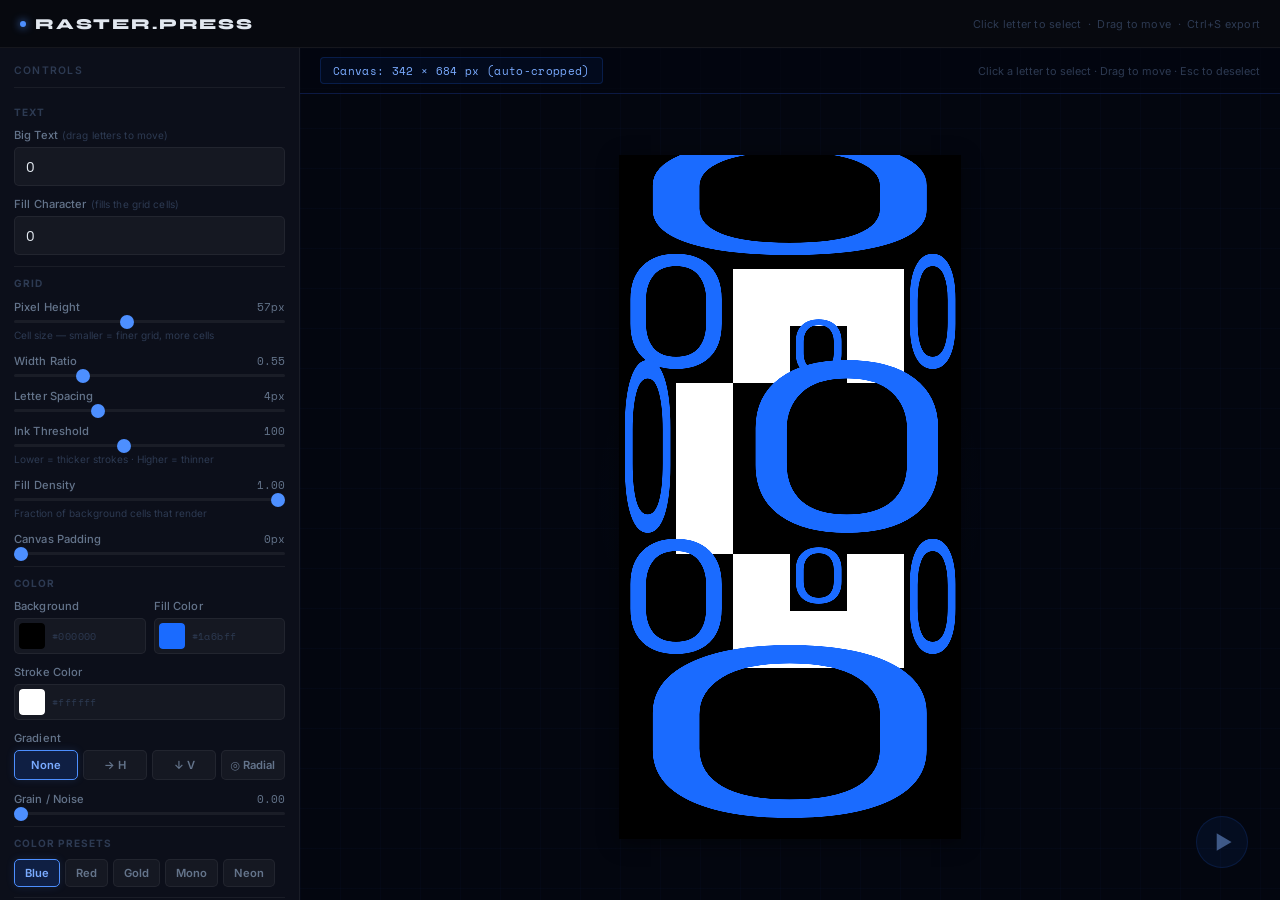
==== index.html @ f3366dc1 "Initial release — RASTER.PRESS pixel typography playground" ====
<!DOCTYPE html>
<html lang="en">
<head>
  <meta charset="UTF-8">
  <meta name="viewport" content="width=device-width, initial-scale=1.0">
  <title>RASTER.PRESS</title>
  <meta name="description" content="RASTER.PRESS Pixel Typography Creative Playground — per-letter rotation, scale, skew, gradient, grain, animation and more.">

  <link rel="preconnect" href="https://fonts.googleapis.com">
  <link rel="preconnect" href="https://fonts.gstatic.com" crossorigin>
  <link href="https://fonts.googleapis.com/css2?family=Space+Mono:ital,wght@0,400;0,700;1,400&family=Syne:wght@400;700;800&family=Inter:wght@300;400;500;600&display=swap" rel="stylesheet">
  <link rel="stylesheet" href="style.css">
</head>
<body>

  <!-- ── Top Navigation Bar ───────────────────────── -->
  <nav class="topbar" role="banner">
    <div class="brand">
      <span class="brand-dot"></span>
      <span class="brand-name">RASTER.PRESS</span>
    </div>
    <span class="topbar-hint">Click letter to select &nbsp;&middot;&nbsp; Drag to move &nbsp;&middot;&nbsp; Ctrl+S export</span>
  </nav>

  <!-- ── Main Application Layout ──────────────────── -->
  <main class="main-layout" role="main">

    <!-- Left Control Panel -->
    <aside class="control-panel" role="complementary" aria-label="Controls">
      <div class="panel-title">Controls</div>

      <!-- ── Per-Letter Panel (hidden by default) ── -->
      <div id="per-letter-panel" class="per-letter-panel" style="display:none;">
        <div class="selected-badge">
          <span class="badge-dot-sm"></span>
          <span id="selected-badge-text">Letter selected</span>
        </div>
        <div class="per-letter-inner">
          <div class="pl-header">✦ Per-Letter Overrides</div>

          <div class="control-group">
            <label class="control-label" for="pl-rotation">
              Rotation
              <span class="value-badge" id="pl-rotation-val">0°</span>
            </label>
            <input type="range" id="pl-rotation" class="slider" min="-180" max="180" value="0" step="1">
          </div>

          <div class="control-group">
            <label class="control-label" for="pl-scale">
              Scale
              <span class="value-badge" id="pl-scale-val">1×</span>
            </label>
            <input type="range" id="pl-scale" class="slider" min="0.25" max="3" value="1" step="0.05">
          </div>

          <div class="control-group">
            <label class="control-label" for="pl-skew">
              Skew (Italic)
              <span class="value-badge" id="pl-skew-val">0°</span>
            </label>
            <input type="range" id="pl-skew" class="slider" min="-45" max="45" value="0" step="1">
          </div>

          <div class="control-group">
            <label class="control-label" for="pl-color">Fill Color Override</label>
            <div class="color-swatch-wrap">
              <input type="color" id="pl-color" class="color-input" value="#1a6bff">
              <span class="color-hex" id="pl-color-hex">#1a6bff</span>
            </div>
          </div>

          <div class="control-group">
            <label class="control-label" for="pl-fill-char">Fill Character Override</label>
            <input type="text" id="pl-fill-char" class="text-input" value="O" maxlength="2"
                   placeholder="Single char" autocomplete="off" spellcheck="false">
          </div>

          <div class="pl-actions">
            <button class="btn-pl-reset" id="reset-letter-btn">↺ Reset Letter</button>
            <button class="btn-pl-deselect" id="deselect-btn">⤢ Deselect</button>
          </div>
        </div>

        <!-- Global controls accordion header -->
        <div class="accordion-header" id="global-accordion-header">
          <span>Global Controls</span>
          <span class="accordion-arrow">▾</span>
        </div>
      </div>

      <!-- ── Global Controls (collapsible accordion) ── -->
      <div id="global-controls-accordion">

        <!-- Text Section -->
        <div class="section-block">
          <div class="section-label">Text</div>

          <div class="control-group">
            <label class="control-label" for="big-text">
              Big Text
              <span class="hint-inline">(drag letters to move)</span>
            </label>
            <input type="text" id="big-text" class="text-input" value="O" maxlength="10"
                   placeholder="Type letters..." autocomplete="off" spellcheck="false">
          </div>

          <div class="control-group">
            <label class="control-label" for="small-text">
              Fill Character
              <span class="hint-inline">(fills the grid cells)</span>
            </label>
            <input type="text" id="small-text" class="text-input" value="O"
                   placeholder="Fill char" autocomplete="off" spellcheck="false">
          </div>
        </div>

        <div class="panel-divider"></div>

        <!-- Grid Section -->
        <div class="section-block">
          <div class="section-label">Grid</div>

          <div class="control-group">
            <label class="control-label" for="pixel-height">
              Pixel Height
              <span class="value-badge" id="pixel-height-val">57px</span>
            </label>
            <input type="range" id="pixel-height" class="slider" min="20" max="110" value="57" step="1">
            <p class="hint">Cell size — smaller = finer grid, more cells</p>
          </div>

          <div class="control-group">
            <label class="control-label" for="width-ratio">
              Width Ratio
              <span class="value-badge" id="width-ratio-val">0.55</span>
            </label>
            <input type="range" id="width-ratio" class="slider" min="0.25" max="1.5" value="0.55" step="0.01">
          </div>

          <div class="control-group">
            <label class="control-label" for="letter-spacing">
              Letter Spacing
              <span class="value-badge" id="letter-spacing-val">4px</span>
            </label>
            <input type="range" id="letter-spacing" class="slider" min="-20" max="60" value="4" step="1">
          </div>

          <div class="control-group">
            <label class="control-label" for="ink-threshold">
              Ink Threshold
              <span class="value-badge" id="ink-threshold-val">100</span>
            </label>
            <input type="range" id="ink-threshold" class="slider" min="20" max="220" value="100" step="1">
            <p class="hint">Lower = thicker strokes · Higher = thinner</p>
          </div>

          <div class="control-group">
            <label class="control-label" for="fill-density">
              Fill Density
              <span class="value-badge" id="fill-density-val">1.00</span>
            </label>
            <input type="range" id="fill-density" class="slider" min="0.05" max="1" value="1" step="0.01">
            <p class="hint">Fraction of background cells that render</p>
          </div>

          <div class="control-group">
            <label class="control-label" for="canvas-padding">
              Canvas Padding
              <span class="value-badge" id="canvas-padding-val">0px</span>
            </label>
            <input type="range" id="canvas-padding" class="slider" min="0" max="80" value="0" step="2">
          </div>
        </div>

        <div class="panel-divider"></div>

        <!-- Color Section -->
        <div class="section-block">
          <div class="section-label">Color</div>

          <div class="color-row">
            <div class="color-group">
              <label class="control-label" for="bg-color">Background</label>
              <div class="color-swatch-wrap">
                <input type="color" id="bg-color" class="color-input" value="#000000">
                <span class="color-hex" id="bg-color-hex">#000000</span>
              </div>
            </div>
            <div class="color-group">
              <label class="control-label" for="char-color">Fill Color</label>
              <div class="color-swatch-wrap">
                <input type="color" id="char-color" class="color-input" value="#1a6bff">
                <span class="color-hex" id="char-color-hex">#1a6bff</span>
              </div>
            </div>
          </div>

          <div class="control-group">
            <label class="control-label" for="hollow-color">Stroke Color</label>
            <div class="color-swatch-wrap">
              <input type="color" id="hollow-color" class="color-input" value="#ffffff">
              <span class="color-hex" id="hollow-color-hex">#ffffff</span>
            </div>
          </div>

          <!-- Gradient -->
          <div class="control-group">
            <label class="control-label">Gradient</label>
            <div class="grad-pills">
              <button class="grad-pill active" data-grad="none">None</button>
              <button class="grad-pill" data-grad="linear-h">→ H</button>
              <button class="grad-pill" data-grad="linear-v">↓ V</button>
              <button class="grad-pill" data-grad="radial">◎ Radial</button>
            </div>
          </div>

          <div id="gradient-colors" class="color-row" style="display:none;">
            <div class="color-group">
              <label class="control-label" for="gradient-a">From</label>
              <div class="color-swatch-wrap">
                <input type="color" id="gradient-a" class="color-input" value="#1a6bff">
                <span class="color-hex" id="gradient-a-hex">#1a6bff</span>
              </div>
            </div>
            <div class="color-group">
              <label class="control-label" for="gradient-b">To</label>
              <div class="color-swatch-wrap">
                <input type="color" id="gradient-b" class="color-input" value="#a371f7">
                <span class="color-hex" id="gradient-b-hex">#a371f7</span>
              </div>
            </div>
          </div>

          <!-- Grain -->
          <div class="control-group">
            <label class="control-label" for="grain-amount">
              Grain / Noise
              <span class="value-badge" id="grain-amount-val">0.00</span>
            </label>
            <input type="range" id="grain-amount" class="slider" min="0" max="1" value="0" step="0.01">
          </div>
        </div>

        <div class="panel-divider"></div>

        <!-- Presets Section -->
        <div class="section-block">
          <div class="section-label">Color Presets</div>
          <div class="preset-pills">
            <button class="preset-pill active" data-preset="Blue / Black">Blue</button>
            <button class="preset-pill" data-preset="Red / White">Red</button>
            <button class="preset-pill" data-preset="Gold / Black">Gold</button>
            <button class="preset-pill" data-preset="Mono">Mono</button>
            <button class="preset-pill" data-preset="Neon">Neon</button>
          </div>
        </div>

        <div class="panel-divider"></div>

        <!-- Layout Section -->
        <div class="section-block">
          <div class="section-label">Layout</div>

          <div class="control-group">
            <label class="control-label">Layout Mode</label>
            <div class="layout-toggle" role="group" aria-label="Layout mode">
              <button class="toggle-btn active" data-layout="horizontal" id="layout-h">Horizontal</button>
              <button class="toggle-btn" data-layout="vertical" id="layout-v">Vertical</button>
              <button class="toggle-btn" data-layout="grid" id="layout-g">Grid</button>
            </div>
          </div>

          <div class="control-group">
            <label class="control-label">Letter Alignment</label>
            <div class="align-toggle" role="group" aria-label="Letter alignment">
              <button class="toggle-btn" data-align="top">Top</button>
              <button class="toggle-btn" data-align="center">Center</button>
              <button class="toggle-btn active" data-align="bottom">Bottom</button>
            </div>
          </div>

          <div class="control-group overlap-row">
            <label class="control-label" for="allow-overlap">Allow Overlap</label>
            <label class="switch">
              <input type="checkbox" id="allow-overlap">
              <span class="switch-track"></span>
            </label>
          </div>
        </div>

        <div class="panel-divider"></div>

        <!-- Font Section -->
        <div class="section-block">
          <div class="section-label">Font</div>

          <div class="control-group">
            <label class="control-label" for="font-weight">Fill Weight</label>
            <select id="font-weight" class="select-input">
              <option value="100">100 — Thin</option>
              <option value="200">200 — ExtraLight</option>
              <option value="300">300 — Light</option>
              <option value="400" selected>400 — Regular</option>
              <option value="500">500 — Medium</option>
              <option value="600">600 — SemiBold</option>
              <option value="700">700 — Bold</option>
              <option value="800">800 — ExtraBold</option>
              <option value="900">900 — Black</option>
            </select>
          </div>

          <div class="control-group">
            <label class="control-label" for="font-family">Font Family</label>
            <select id="font-family" class="select-input">
              <option value="Space Mono">Space Mono (monospace)</option>
              <option value="Syne">Syne (artistic)</option>
              <option value="Inter">Inter (humanist)</option>
              <option value="Arial">Arial (sans-serif)</option>
              <option value="Georgia">Georgia (serif)</option>
              <option value="Impact">Impact (display)</option>
              <option value="monospace">Monospace (system)</option>
            </select>
          </div>
        </div>

        <div class="panel-divider"></div>

        <!-- Animation Section -->
        <div class="section-block">
          <div class="section-label">Animation</div>

          <div class="control-group">
            <label class="control-label">Mode</label>
            <div class="anim-toggle" role="group" aria-label="Animation mode">
              <button class="toggle-btn active" data-anim="none">Off</button>
              <button class="toggle-btn" data-anim="color-cycle">Colors</button>
              <button class="toggle-btn" data-anim="grain-shift">Grain</button>
              <button class="toggle-btn" data-anim="both">Both</button>
            </div>
          </div>

          <div id="anim-speed-wrap" style="display:none;">
            <div class="control-group">
              <label class="control-label" for="anim-speed">
                Speed
                <span class="value-badge" id="anim-speed-val">1.00×</span>
              </label>
              <input type="range" id="anim-speed" class="slider" min="0.1" max="4" value="1" step="0.1">
            </div>
          </div>

          <button class="btn btn-snapshot" id="snapshot-btn" style="display:none;">
            <svg class="btn-icon" viewBox="0 0 20 20" fill="currentColor" aria-hidden="true">
              <path d="M10 12a2 2 0 100-4 2 2 0 000 4z"/>
              <path fill-rule="evenodd" d="M.458 10C1.732 5.943 5.522 3 10 3s8.268 2.943 9.542 7c-1.274 4.057-5.064 7-9.542 7S1.732 14.057.458 10zM14 10a4 4 0 11-8 0 4 4 0 018 0z" clip-rule="evenodd"/>
            </svg>
            📷 Snapshot PNG
          </button>
        </div>

      </div><!-- end global-controls-accordion -->

      <!-- Panel spacer -->
      <div class="panel-spacer"></div>

      <!-- Action Buttons -->
      <button class="btn btn-primary" id="download-btn">
        <svg class="btn-icon" viewBox="0 0 20 20" fill="currentColor" aria-hidden="true">
          <path d="M10 12.586L6.707 9.293a1 1 0 00-1.414 1.414l4 4a1 1 0 001.414 0l4-4a1 1 0 00-1.414-1.414L11 12.586V3a1 1 0 10-2 0v9.586z"/>
          <path d="M3 17a1 1 0 011-1h12a1 1 0 110 2H4a1 1 0 01-1-1z"/>
        </svg>
        Download PNG
      </button>
      <button class="btn btn-secondary" id="reset-btn">
        Reset to Default
      </button>
    </aside>

    <!-- Canvas Workspace -->
    <section class="canvas-workspace" role="region" aria-label="Canvas preview">
      <div class="canvas-header">
        <span class="canvas-label" id="canvas-label">
          Canvas: — × — px (auto-cropped)
        </span>
        <span class="canvas-hint">Click a letter to select · Drag to move · Esc to deselect</span>
      </div>

      <div class="canvas-container" id="canvas-container">
        <div class="canvas-grid-bg"></div>
        <canvas id="poster-canvas" aria-label="Poster preview canvas"></canvas>
      </div>

      <div class="play-hint" id="play-hint" aria-hidden="true">
        <div class="play-icon">▶</div>
      </div>
    </section>

  </main>

  <!-- Toast notification -->
  <div class="toast" id="toast" role="alert" aria-live="polite"></div>

  <script src="app.js"></script>
</body>
</html>
---- style.css ----
/* ═══════════════════════════════════════════════════════════════════════
   RASTER.PRESS — Pixel Typography Creative Playground
   Style Sheet
   ═══════════════════════════════════════════════════════════════════════ */

*, *::before, *::after {
  box-sizing: border-box;
  margin: 0;
  padding: 0;
}

/* ── Design Tokens ──────────────────────────────────────────────────── */
:root {
  /* Colors */
  --bg-deep:         #07090f;
  --bg-panel:        #0c0f1a;
  --border-subtle:   rgba(255, 255, 255, 0.06);
  --border-active:   rgba(99, 155, 255, 0.5);
  --accent:          #4d8fff;
  --accent-light:    #7aabff;
  --accent-glow:     rgba(77, 143, 255, 0.35);
  --accent-glow-sm:  rgba(77, 143, 255, 0.14);
  --text-primary:    #e2e8f0;
  --text-secondary:  #64748b;
  --text-hint:       #2d3a52;
  --input-bg:        rgba(255, 255, 255, 0.04);
  --slider-bg:       rgba(77, 143, 255, 0.15);

  /* Spacing & Shape */
  --panel-width:     300px;
  --topbar-height:   48px;
  --radius-sm:       5px;
  --radius-md:       8px;
  --radius-lg:       12px;

  /* Typography */
  --font-ui:         'Inter', system-ui, sans-serif;
  --font-brand:      'Syne', sans-serif;
  --font-mono:       'Space Mono', monospace;

  /* Motion */
  --ease:   cubic-bezier(0.4, 0, 0.2, 1);
  --dur-sm: 120ms;
  --dur-md: 200ms;
}

/* ── Base ────────────────────────────────────────────────────────────── */
html, body {
  height: 100%;
  overflow: hidden;
}

body {
  font-family: var(--font-ui);
  background: var(--bg-deep);
  color: var(--text-primary);
  display: flex;
  flex-direction: column;
  -webkit-font-smoothing: antialiased;
  -moz-osx-font-smoothing: grayscale;
}

/* ── Topbar ──────────────────────────────────────────────────────────── */
.topbar {
  height: var(--topbar-height);
  flex-shrink: 0;
  display: flex;
  align-items: center;
  justify-content: space-between;
  padding: 0 20px;
  background: var(--bg-deep);
  border-bottom: 1px solid var(--border-subtle);
  z-index: 200;
}

.brand {
  display: flex;
  align-items: center;
  gap: 9px;
}

.brand-dot {
  width: 6px;
  height: 6px;
  border-radius: 50%;
  background: var(--accent);
  box-shadow: 0 0 8px var(--accent);
  animation: pulse-dot 2.5s ease-in-out infinite;
  flex-shrink: 0;
}

@keyframes pulse-dot {
  0%, 100% { opacity: 1;   box-shadow: 0 0 8px var(--accent); }
  50%       { opacity: 0.5; box-shadow: 0 0 4px var(--accent); }
}

.brand-name {
  font-family: var(--font-brand);
  font-weight: 800;
  font-size: 0.95rem;
  color: var(--text-primary);
  letter-spacing: 0.12em;
}

.topbar-hint {
  font-size: 0.68rem;
  color: var(--text-hint);
  letter-spacing: 0.02em;
}

/* ── Main Layout ─────────────────────────────────────────────────────── */
.main-layout {
  display: flex;
  flex: 1;
  overflow: hidden;
}

/* ── Control Panel ───────────────────────────────────────────────────── */
.control-panel {
  width: var(--panel-width);
  flex-shrink: 0;
  background: var(--bg-panel);
  border-right: 1px solid var(--border-subtle);
  display: flex;
  flex-direction: column;
  padding: 16px 14px 14px;
  overflow-y: auto;
  overflow-x: hidden;
  gap: 0;
}

/* Thin scrollbar */
.control-panel::-webkit-scrollbar        { width: 3px; }
.control-panel::-webkit-scrollbar-track  { background: transparent; }
.control-panel::-webkit-scrollbar-thumb  { background: rgba(255,255,255,0.08); border-radius: 2px; }

/* ── Panel Elements ──────────────────────────────────────────────────── */
.panel-title {
  font-size: 0.65rem;
  font-weight: 600;
  color: var(--text-hint);
  letter-spacing: 0.12em;
  text-transform: uppercase;
  margin-bottom: 14px;
  padding-bottom: 10px;
  border-bottom: 1px solid var(--border-subtle);
}

.panel-divider {
  height: 1px;
  background: var(--border-subtle);
  margin: 10px 0;
}

.panel-spacer { flex: 1; min-height: 12px; }

/* ── Control Groups ──────────────────────────────────────────────────── */
.control-group {
  display: flex;
  flex-direction: column;
  gap: 5px;
  margin-bottom: 11px;
}

.control-label {
  font-size: 0.7rem;
  font-weight: 500;
  color: var(--text-secondary);
  letter-spacing: 0.01em;
  display: flex;
  align-items: center;
  flex-wrap: wrap;
  gap: 4px;
}

.hint-inline {
  font-size: 0.63rem;
  color: var(--text-hint);
  font-weight: 400;
}

.hint {
  font-size: 0.63rem;
  color: var(--text-hint);
  line-height: 1.4;
}

.value-badge {
  display: inline-block;
  background: transparent;
  color: var(--text-secondary);
  font-family: var(--font-mono);
  font-size: 0.67rem;
  margin-left: auto;
  white-space: nowrap;
}

/* ── Text Input ──────────────────────────────────────────────────────── */
.text-input {
  width: 100%;
  padding: 8px 11px;
  background: var(--input-bg);
  border: 1px solid var(--border-subtle);
  border-radius: var(--radius-sm);
  color: var(--text-primary);
  font-family: var(--font-mono);
  font-size: 0.88rem;
  font-weight: 400;
  letter-spacing: 0.1em;
  outline: none;
  transition: border-color var(--dur-sm) var(--ease);
}

.text-input:focus {
  border-color: rgba(77, 143, 255, 0.4);
}

.text-input::placeholder { color: var(--text-hint); }

/* ── Slider ──────────────────────────────────────────────────────────── */
.slider {
  -webkit-appearance: none;
  appearance: none;
  width: 100%;
  height: 3px;
  background: var(--border-subtle);
  border-radius: 2px;
  outline: none;
  cursor: pointer;
  transition: background var(--dur-sm) var(--ease);
}

.slider:hover { background: rgba(77, 143, 255, 0.25); }

.slider::-webkit-slider-thumb {
  -webkit-appearance: none;
  width: 14px;
  height: 14px;
  border-radius: 50%;
  background: var(--accent);
  cursor: pointer;
  transition: transform var(--dur-sm) var(--ease);
}

.slider::-webkit-slider-thumb:hover {
  transform: scale(1.3);
}

.slider::-moz-range-thumb {
  width: 14px;
  height: 14px;
  border: none;
  border-radius: 50%;
  background: var(--accent);
  cursor: pointer;
}

/* ── Color Controls ──────────────────────────────────────────────────── */
.color-row {
  display: flex;
  gap: 8px;
  margin-bottom: 11px;
}

.color-group {
  flex: 1;
  display: flex;
  flex-direction: column;
  gap: 5px;
}

.color-swatch-wrap {
  display: flex;
  align-items: center;
  gap: 7px;
  background: var(--input-bg);
  border: 1px solid var(--border-subtle);
  border-radius: var(--radius-sm);
  padding: 4px 8px 4px 4px;
  cursor: pointer;
  transition: border-color var(--dur-sm) var(--ease);
}

.color-swatch-wrap:hover { border-color: rgba(77, 143, 255, 0.3); }

.color-input {
  -webkit-appearance: none;
  width: 26px;
  height: 26px;
  border: none;
  padding: 0;
  border-radius: 4px;
  cursor: pointer;
  background: transparent;
  flex-shrink: 0;
}

.color-input::-webkit-color-swatch-wrapper { padding: 0; border-radius: 3px; }
.color-input::-webkit-color-swatch         { border: none; border-radius: 3px; }

.color-hex {
  font-family: var(--font-mono);
  font-size: 0.63rem;
  color: var(--text-hint);
  letter-spacing: 0.04em;
  user-select: none;
}

/* ── Select Input ────────────────────────────────────────────────────── */
.select-input {
  width: 100%;
  padding: 7px 30px 7px 10px;
  background: var(--input-bg);
  border: 1px solid var(--border-subtle);
  border-radius: var(--radius-sm);
  color: var(--text-primary);
  font-family: var(--font-ui);
  font-size: 0.75rem;
  outline: none;
  cursor: pointer;
  appearance: none;
  -webkit-appearance: none;
  background-image: url("data:image/svg+xml,%3Csvg xmlns='http://www.w3.org/2000/svg' width='10' height='6' fill='none'%3E%3Cpath d='M1 1l4 4 4-4' stroke='%2340506a' stroke-width='1.5' stroke-linecap='round' stroke-linejoin='round'/%3E%3C/svg%3E");
  background-repeat: no-repeat;
  background-position: right 10px center;
  transition: border-color var(--dur-sm) var(--ease);
}

.select-input:focus { border-color: rgba(77, 143, 255, 0.4); }
.select-input option { background: #0d1120; color: var(--text-primary); }

/* ── Layout Toggle ───────────────────────────────────────────────────── */
.layout-toggle { display: flex; gap: 4px; }

.toggle-btn {
  flex: 1;
  padding: 7px 0;
  background: transparent;
  border: 1px solid var(--border-subtle);
  border-radius: var(--radius-sm);
  color: var(--text-hint);
  font-family: var(--font-ui);
  font-size: 0.7rem;
  font-weight: 500;
  cursor: pointer;
  transition: border-color var(--dur-sm) var(--ease),
              color var(--dur-sm) var(--ease),
              background var(--dur-sm) var(--ease);
}

.toggle-btn:hover:not(.active) {
  border-color: rgba(77, 143, 255, 0.3);
  color: var(--text-secondary);
}

.toggle-btn.active {
  background: rgba(77, 143, 255, 0.1);
  border-color: rgba(77, 143, 255, 0.4);
  color: var(--accent-light);
}

/* ── Buttons ─────────────────────────────────────────────────────────── */
.btn {
  width: 100%;
  display: flex;
  align-items: center;
  justify-content: center;
  gap: 7px;
  padding: 10px 14px;
  border: none;
  border-radius: var(--radius-sm);
  font-family: var(--font-ui);
  font-size: 0.78rem;
  font-weight: 600;
  letter-spacing: 0.01em;
  cursor: pointer;
  transition: opacity var(--dur-sm) var(--ease),
              transform var(--dur-sm) var(--ease);
  margin-bottom: 6px;
}

.btn:active { transform: translateY(1px) !important; }

.btn-icon { width: 14px; height: 14px; flex-shrink: 0; }

.btn-primary {
  background: var(--accent);
  color: #fff;
}

.btn-primary:hover { opacity: 0.88; }

.btn-secondary {
  background: transparent;
  border: 1px solid var(--border-subtle);
  color: var(--text-secondary);
}

.btn-secondary:hover {
  border-color: rgba(77, 143, 255, 0.3);
  color: var(--text-primary);
}

/* ── Canvas Workspace ────────────────────────────────────────────────── */
.canvas-workspace {
  flex: 1;
  display: flex;
  flex-direction: column;
  overflow: hidden;
  background: #03060f;
  position: relative;
}

/* Subtle grid background */
.canvas-workspace::before {
  content: '';
  position: absolute;
  inset: 0;
  background-image:
    linear-gradient(rgba(30, 60, 180, 0.04) 1px, transparent 1px),
    linear-gradient(90deg, rgba(30, 60, 180, 0.04) 1px, transparent 1px);
  background-size: 40px 40px;
  pointer-events: none;
}

.canvas-header {
  display: flex;
  align-items: center;
  gap: 16px;
  padding: 9px 20px;
  border-bottom: 1px solid rgba(15, 30, 80, 0.8);
  flex-shrink: 0;
  background: rgba(3, 6, 15, 0.6);
  position: relative;
  z-index: 1;
}

.canvas-label {
  font-family: var(--font-mono);
  font-size: 0.7rem;
  color: var(--accent-light);
  background: rgba(30, 107, 255, 0.06);
  border: 1px solid rgba(30, 107, 255, 0.2);
  padding: 4px 12px;
  border-radius: 4px;
  letter-spacing: 0.03em;
}

.canvas-hint {
  font-size: 0.68rem;
  color: var(--text-hint);
  margin-left: auto;
}

.canvas-container {
  flex: 1;
  display: flex;
  align-items: center;
  justify-content: center;
  overflow: auto;
  padding: 36px;
  position: relative;
}

/* Ambient glow behind canvas */
.canvas-container::after {
  content: '';
  position: absolute;
  width: 400px;
  height: 400px;
  border-radius: 50%;
  background: radial-gradient(ellipse, rgba(30, 107, 255, 0.07) 0%, transparent 70%);
  pointer-events: none;
  animation: ambient-shift 8s ease-in-out infinite alternate;
}

@keyframes ambient-shift {
  from { transform: translate(-80px, -40px) scale(1); }
  to   { transform: translate(60px, 30px) scale(1.3); }
}

#poster-canvas {
  display: block;
  image-rendering: pixelated;
  image-rendering: crisp-edges;
  box-shadow: 0 4px 20px rgba(0, 0, 0, 0.4);
  cursor: grab;
  position: relative;
  z-index: 1;
  transition: box-shadow var(--dur-md) var(--ease);
}

#poster-canvas:hover {
  box-shadow: 0 8px 32px rgba(0, 0, 0, 0.6);
}

#poster-canvas.is-dragging {
  cursor: grabbing;
  box-shadow: 0 12px 48px rgba(0, 0, 0, 0.7);
}

/* Play hint overlay */
.play-hint {
  position: absolute;
  right: 32px;
  bottom: 32px;
  width: 52px;
  height: 52px;
  border-radius: 50%;
  background: rgba(30, 107, 255, 0.15);
  border: 1px solid rgba(30, 107, 255, 0.3);
  display: flex;
  align-items: center;
  justify-content: center;
  cursor: pointer;
  opacity: 0.5;
  transition: opacity var(--dur-md) var(--ease),
              background var(--dur-md) var(--ease);
  z-index: 2;
  pointer-events: none;
}

.play-hint:hover  { opacity: 1; background: rgba(30, 107, 255, 0.25); }

.play-icon {
  font-size: 1.2rem;
  color: var(--accent-light);
  margin-left: 3px;
}

/* ── Toast Notification ──────────────────────────────────────────────── */
.toast {
  position: fixed;
  bottom: 24px;
  left: 50%;
  transform: translateX(-50%) translateY(60px);
  background: #111827;
  border: 1px solid var(--border-subtle);
  color: var(--text-secondary);
  font-family: var(--font-mono);
  font-size: 0.72rem;
  padding: 9px 18px;
  border-radius: var(--radius-sm);
  box-shadow: 0 4px 20px rgba(0, 0, 0, 0.6);
  transition: transform 0.25s var(--ease), opacity 0.25s var(--ease);
  opacity: 0;
  pointer-events: none;
  z-index: 999;
  white-space: nowrap;
}

.toast.show {
  transform: translateX(-50%) translateY(0);
  opacity: 1;
}

/* ── Scrollbars (Global) ─────────────────────────────────────────────── */
::-webkit-scrollbar        { width: 6px; height: 6px; }
::-webkit-scrollbar-track  { background: transparent; }
::-webkit-scrollbar-thumb  { background: rgba(30, 107, 255, 0.25); border-radius: 3px; }
::-webkit-scrollbar-thumb:hover { background: rgba(30, 107, 255, 0.45); }

/* ── Loading State ───────────────────────────────────────────────────── */
.canvas-container.loading #poster-canvas {
  opacity: 0.4;
}

/* ── Accordion ──────────────────────────────────────────────────────────── */
.accordion-header {
  display: flex;
  align-items: center;
  justify-content: space-between;
  padding: 6px 8px;
  background: transparent;
  border: 1px solid var(--border-subtle);
  border-radius: var(--radius-sm);
  cursor: pointer;
  font-size: 0.68rem;
  color: var(--text-hint);
  font-weight: 600;
  margin-bottom: 8px;
  transition: color var(--dur-sm) var(--ease), border-color var(--dur-sm) var(--ease);
  user-select: none;
  letter-spacing: 0.04em;
}

.accordion-header:hover { color: var(--text-secondary); border-color: rgba(255,255,255,0.12); }

.accordion-arrow { transition: transform var(--dur-sm) var(--ease); }

#global-controls-accordion.collapsed { display: none; }

#global-controls-accordion.collapsed + .accordion-header .accordion-arrow,
.per-letter-panel:not([style*="display: none"]) .accordion-header .accordion-arrow {
  transform: rotate(-90deg);
}

/* ── Gradient Pills ───────────────────────────────────────────────────── */
.grad-pills { display: flex; gap: 4px; }

.grad-pill {
  flex: 1;
  padding: 6px 3px;
  background: transparent;
  border: 1px solid var(--border-subtle);
  border-radius: var(--radius-sm);
  color: var(--text-hint);
  font-size: 0.68rem;
  font-weight: 600;
  cursor: pointer;
  text-align: center;
  transition: color var(--dur-sm) var(--ease), border-color var(--dur-sm) var(--ease), background var(--dur-sm) var(--ease);
  font-family: var(--font-ui);
  white-space: nowrap;
}

.grad-pill:hover:not(.active) { color: var(--text-secondary); border-color: rgba(255,255,255,0.1); }

.grad-pill.active {
  background: rgba(77, 143, 255, 0.1);
  border-color: rgba(77, 143, 255, 0.35);
  color: var(--accent-light);
}

/* ── Preset Pills ──────────────────────────────────────────────────────────── */
.preset-pills { display: flex; gap: 4px; flex-wrap: wrap; }

.preset-pill {
  padding: 5px 9px;
  background: transparent;
  border: 1px solid var(--border-subtle);
  border-radius: var(--radius-sm);
  color: var(--text-hint);
  font-size: 0.68rem;
  font-weight: 600;
  cursor: pointer;
  transition: color var(--dur-sm) var(--ease), border-color var(--dur-sm) var(--ease), background var(--dur-sm) var(--ease);
  font-family: var(--font-ui);
}

.preset-pill:hover:not(.active) { color: var(--text-secondary); border-color: rgba(255,255,255,0.1); }

.preset-pill.active {
  background: rgba(77, 143, 255, 0.1);
  border-color: rgba(77, 143, 255, 0.35);
  color: var(--accent-light);
}

/* ── Animations ──────────────────────────────────────────────────────── */
@keyframes fade-in {
  from { opacity: 0; transform: translateY(6px); }
  to   { opacity: 1; transform: translateY(0); }
}

.control-panel,
.canvas-workspace {
  animation: fade-in 0.4s var(--ease) both;
}

/* ── Section Labels ──────────────────────────────────────────────────── */
.section-block {
  margin-bottom: 4px;
}

.section-label {
  font-size: 0.63rem;
  font-weight: 700;
  color: var(--text-hint);
  text-transform: uppercase;
  letter-spacing: 0.1em;
  margin-bottom: 10px;
  margin-top: 4px;
}

/* ── Per-Letter Panel ────────────────────────────────────────────────── */
.per-letter-panel {
  margin-bottom: 4px;
}

.selected-badge {
  display: flex;
  align-items: center;
  gap: 8px;
  background: rgba(88, 166, 255, 0.08);
  border: 1px solid rgba(88, 166, 255, 0.35);
  border-radius: var(--radius-sm);
  padding: 7px 12px;
  margin-bottom: 10px;
  font-size: 0.75rem;
  color: #58a6ff;
  font-weight: 600;
}

.badge-dot-sm {
  width: 6px;
  height: 6px;
  border-radius: 50%;
  background: #58a6ff;
  box-shadow: 0 0 6px #58a6ff;
  flex-shrink: 0;
  animation: pulse-dot 1.5s ease-in-out infinite;
}

.per-letter-inner {
  background: rgba(28, 55, 120, 0.15);
  border: 1px solid rgba(88, 166, 255, 0.2);
  border-radius: var(--radius-md);
  padding: 12px 12px 8px;
  margin-bottom: 10px;
}

.pl-header {
  font-size: 0.68rem;
  font-weight: 700;
  color: #58a6ff;
  text-transform: uppercase;
  letter-spacing: 0.1em;
  margin-bottom: 12px;
}

.pl-actions {
  display: flex;
  gap: 6px;
  margin-top: 4px;
}

.btn-pl-reset,
.btn-pl-deselect {
  flex: 1;
  padding: 6px 5px;
  border-radius: var(--radius-sm);
  font-size: 0.7rem;
  font-weight: 500;
  cursor: pointer;
  transition: opacity var(--dur-sm) var(--ease);
  font-family: var(--font-ui);
}

.btn-pl-reset {
  background: transparent;
  border: 1px solid rgba(248, 81, 73, 0.25);
  color: rgba(248, 81, 73, 0.7);
}
.btn-pl-reset:hover { opacity: 0.8; }

.btn-pl-deselect {
  background: transparent;
  border: 1px solid var(--border-subtle);
  color: var(--text-hint);
}
.btn-pl-deselect:hover { color: var(--text-secondary); }

  display: flex;
  align-items: center;
  justify-content: space-between;
  padding: 7px 10px;
  background: rgba(30, 107, 255, 0.05);
  border: 1px solid var(--border-subtle);
  border-radius: var(--radius-sm);
  cursor: pointer;
  font-size: 0.72rem;
  color: var(--text-secondary);
  font-weight: 600;
  margin-bottom: 8px;
  transition: all var(--dur-sm) var(--ease);
  user-select: none;
}

.accordion-header:hover {
  border-color: rgba(88, 166, 255, 0.4);
  color: #58a6ff;
}

.accordion-arrow {
  transition: transform var(--dur-sm) var(--ease);
}

#global-controls-accordion.collapsed {
  display: none;
}

#global-controls-accordion.collapsed + .accordion-header .accordion-arrow,
.per-letter-panel:not([style*="display: none"]) .accordion-header .accordion-arrow {
  transform: rotate(-90deg);
}

/* ── Gradient Pills ──────────────────────────────────────────────────── */
.grad-pills {
  display: flex;
  gap: 5px;
}

.grad-pill {
  flex: 1;
  padding: 7px 4px;
  background: var(--input-bg);
  border: 1px solid var(--border-subtle);
  border-radius: var(--radius-sm);
  color: var(--text-secondary);
  font-size: 0.7rem;
  font-weight: 600;
  cursor: pointer;
  text-align: center;
  transition: all var(--dur-sm) var(--ease);
  font-family: var(--font-ui);
  white-space: nowrap;
}

.grad-pill:hover:not(.active) {
  border-color: rgba(88, 166, 255, 0.4);
  color: var(--text-primary);
}

.grad-pill.active {
  background: rgba(30, 107, 255, 0.18);
  border-color: var(--accent);
  color: var(--accent-light);
  box-shadow: 0 0 8px var(--accent-glow-sm);
}

/* ── Preset Pills ────────────────────────────────────────────────────── */
.preset-pills {
  display: flex;
  gap: 5px;
  flex-wrap: wrap;
}

.preset-pill {
  padding: 6px 10px;
  background: var(--input-bg);
  border: 1px solid var(--border-subtle);
  border-radius: var(--radius-sm);
  color: var(--text-secondary);
  font-size: 0.7rem;
  font-weight: 600;
  cursor: pointer;
  transition: all var(--dur-sm) var(--ease);
  font-family: var(--font-ui);
}

.preset-pill:hover:not(.active) {
  border-color: rgba(88, 166, 255, 0.4);
  color: var(--text-primary);
}

.preset-pill.active {
  background: rgba(30, 107, 255, 0.18);
  border-color: var(--accent);
  color: var(--accent-light);
  box-shadow: 0 0 8px var(--accent-glow-sm);
}

/* ── Align Toggle ────────────────────────────────────────────────────── */
.align-toggle {
  display: flex;
  gap: 6px;
}

/* ── Animation Toggle ────────────────────────────────────────────────── */
.anim-toggle {
  display: flex;
  gap: 5px;
}

.anim-toggle .toggle-btn {
  font-size: 0.7rem;
  padding: 7px 4px;
}

/* ── Overlap Row ─────────────────────────────────────────────────────── */
.overlap-row {
  flex-direction: row;
  align-items: center;
  justify-content: space-between;
  flex-wrap: nowrap;
}

/* ── Switch Toggle ───────────────────────────────────────────────────── */
.switch {
  position: relative;
  display: inline-block;
  width: 38px;
  height: 22px;
  flex-shrink: 0;
}

.switch input { opacity: 0; width: 0; height: 0; }

.switch-track {
  position: absolute;
  inset: 0;
  background: var(--input-bg);
  border: 1px solid var(--border-subtle);
  border-radius: 11px;
  cursor: pointer;
  transition: all var(--dur-sm) var(--ease);
}

.switch-track::before {
  content: '';
  position: absolute;
  width: 14px;
  height: 14px;
  left: 3px;
  top: 3px;
  background: var(--text-secondary);
  border-radius: 50%;
  transition: all var(--dur-sm) var(--ease);
}

.switch input:checked + .switch-track {
  background: rgba(30, 107, 255, 0.25);
  border-color: var(--accent);
}

.switch input:checked + .switch-track::before {
  transform: translateX(16px);
  background: var(--accent);
  box-shadow: 0 0 8px var(--accent-glow);
}

/* ── Snapshot Button ─────────────────────────────────────────────────── */
.btn-snapshot {
  background: rgba(240, 180, 41, 0.1);
  border: 1px solid rgba(240, 180, 41, 0.35);
  color: #f0b429;
  font-size: 0.78rem;
  padding: 9px 14px;
  margin-top: 8px;
  margin-bottom: 0;
  border-radius: var(--radius-md);
  transition: all var(--dur-sm) var(--ease);
}

.btn-snapshot:hover {
  background: rgba(240, 180, 41, 0.2);
  border-color: #f0b429;
  box-shadow: 0 0 16px rgba(240, 180, 41, 0.25);
  transform: translateY(-1px);
}
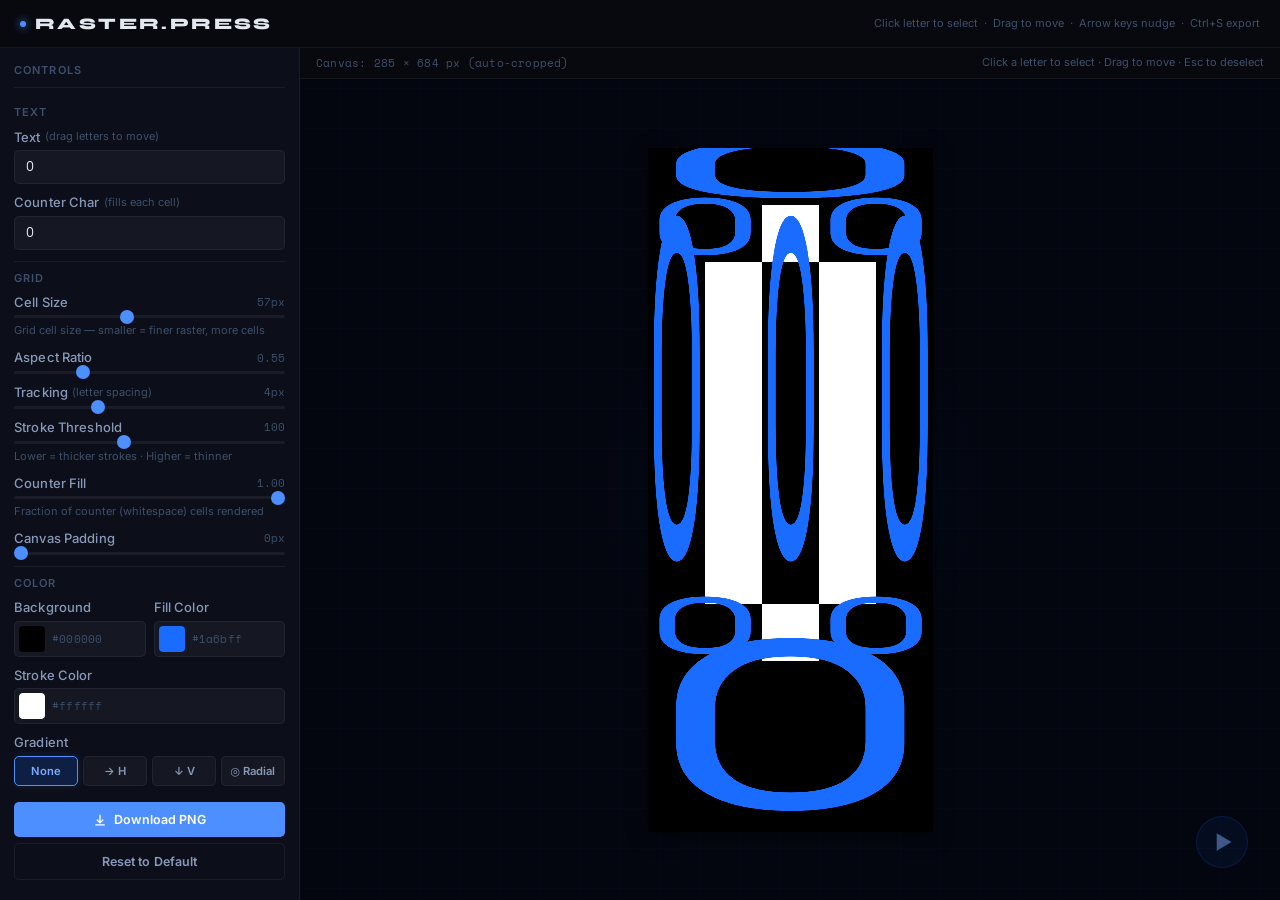
==== commit 8e63ed87: "fix: Phase 1 bug fixes and polish - fontWeight respected in rasterizer - hitTestLetter accounts for " ====
--- a/index.html
+++ b/index.html
@@ -19,7 +19,7 @@
       <span class="brand-dot"></span>
       <span class="brand-name">RASTER.PRESS</span>
     </div>
-    <span class="topbar-hint">Click letter to select &nbsp;&middot;&nbsp; Drag to move &nbsp;&middot;&nbsp; Ctrl+S export</span>
+    <span class="topbar-hint">Click letter to select &nbsp;&middot;&nbsp; Drag to move &nbsp;&middot;&nbsp; Arrow keys nudge &nbsp;&middot;&nbsp; Ctrl+S export</span>
   </nav>
 
   <!-- ── Main Application Layout ──────────────────── -->
@@ -56,7 +56,8 @@
 
           <div class="control-group">
             <label class="control-label" for="pl-skew">
-              Skew (Italic)
+              Skew
+              <span class="hint-inline">(simulates italic)</span>
               <span class="value-badge" id="pl-skew-val">0°</span>
             </label>
             <input type="range" id="pl-skew" class="slider" min="-45" max="45" value="0" step="1">
@@ -98,20 +99,20 @@
 
           <div class="control-group">
             <label class="control-label" for="big-text">
-              Big Text
+              Text
               <span class="hint-inline">(drag letters to move)</span>
             </label>
             <input type="text" id="big-text" class="text-input" value="O" maxlength="10"
-                   placeholder="Type letters..." autocomplete="off" spellcheck="false">
+                   placeholder="Type letters…" autocomplete="off" spellcheck="false">
           </div>
 
           <div class="control-group">
             <label class="control-label" for="small-text">
-              Fill Character
-              <span class="hint-inline">(fills the grid cells)</span>
+              Counter Char
+              <span class="hint-inline">(fills each cell)</span>
             </label>
             <input type="text" id="small-text" class="text-input" value="O"
-                   placeholder="Fill char" autocomplete="off" spellcheck="false">
+                   placeholder="Single char" autocomplete="off" spellcheck="false">
           </div>
         </div>
 
@@ -123,16 +124,16 @@
 
           <div class="control-group">
             <label class="control-label" for="pixel-height">
-              Pixel Height
+              Cell Size
               <span class="value-badge" id="pixel-height-val">57px</span>
             </label>
             <input type="range" id="pixel-height" class="slider" min="20" max="110" value="57" step="1">
-            <p class="hint">Cell size — smaller = finer grid, more cells</p>
+            <p class="hint">Grid cell size — smaller = finer raster, more cells</p>
           </div>
 
           <div class="control-group">
             <label class="control-label" for="width-ratio">
-              Width Ratio
+              Aspect Ratio
               <span class="value-badge" id="width-ratio-val">0.55</span>
             </label>
             <input type="range" id="width-ratio" class="slider" min="0.25" max="1.5" value="0.55" step="0.01">
@@ -140,7 +141,8 @@
 
           <div class="control-group">
             <label class="control-label" for="letter-spacing">
-              Letter Spacing
+              Tracking
+              <span class="hint-inline">(letter spacing)</span>
               <span class="value-badge" id="letter-spacing-val">4px</span>
             </label>
             <input type="range" id="letter-spacing" class="slider" min="-20" max="60" value="4" step="1">
@@ -148,7 +150,7 @@
 
           <div class="control-group">
             <label class="control-label" for="ink-threshold">
-              Ink Threshold
+              Stroke Threshold
               <span class="value-badge" id="ink-threshold-val">100</span>
             </label>
             <input type="range" id="ink-threshold" class="slider" min="20" max="220" value="100" step="1">
@@ -157,11 +159,11 @@
 
           <div class="control-group">
             <label class="control-label" for="fill-density">
-              Fill Density
+              Counter Fill
               <span class="value-badge" id="fill-density-val">1.00</span>
             </label>
             <input type="range" id="fill-density" class="slider" min="0.05" max="1" value="1" step="0.01">
-            <p class="hint">Fraction of background cells that render</p>
+            <p class="hint">Fraction of counter (whitespace) cells rendered</p>
           </div>
 
           <div class="control-group">
@@ -263,8 +265,8 @@
           <div class="section-label">Layout</div>
 
           <div class="control-group">
-            <label class="control-label">Layout Mode</label>
-            <div class="layout-toggle" role="group" aria-label="Layout mode">
+            <label class="control-label">Arrangement</label>
+            <div class="layout-toggle" role="group" aria-label="Layout arrangement">
               <button class="toggle-btn active" data-layout="horizontal" id="layout-h">Horizontal</button>
               <button class="toggle-btn" data-layout="vertical" id="layout-v">Vertical</button>
               <button class="toggle-btn" data-layout="grid" id="layout-g">Grid</button>
@@ -272,8 +274,8 @@
           </div>
 
           <div class="control-group">
-            <label class="control-label">Letter Alignment</label>
-            <div class="align-toggle" role="group" aria-label="Letter alignment">
+            <label class="control-label">Baseline Align</label>
+            <div class="align-toggle" role="group" aria-label="Baseline alignment">
               <button class="toggle-btn" data-align="top">Top</button>
               <button class="toggle-btn" data-align="center">Center</button>
               <button class="toggle-btn active" data-align="bottom">Bottom</button>
@@ -281,7 +283,7 @@
           </div>
 
           <div class="control-group overlap-row">
-            <label class="control-label" for="allow-overlap">Allow Overlap</label>
+            <label class="control-label" for="allow-overlap">Overlap</label>
             <label class="switch">
               <input type="checkbox" id="allow-overlap">
               <span class="switch-track"></span>
@@ -296,7 +298,7 @@
           <div class="section-label">Font</div>
 
           <div class="control-group">
-            <label class="control-label" for="font-weight">Fill Weight</label>
+            <label class="control-label" for="font-weight">Weight</label>
             <select id="font-weight" class="select-input">
               <option value="100">100 — Thin</option>
               <option value="200">200 — ExtraLight</option>
@@ -311,15 +313,15 @@
           </div>
 
           <div class="control-group">
-            <label class="control-label" for="font-family">Font Family</label>
+            <label class="control-label" for="font-family">Typeface</label>
             <select id="font-family" class="select-input">
-              <option value="Space Mono">Space Mono (monospace)</option>
-              <option value="Syne">Syne (artistic)</option>
-              <option value="Inter">Inter (humanist)</option>
-              <option value="Arial">Arial (sans-serif)</option>
-              <option value="Georgia">Georgia (serif)</option>
-              <option value="Impact">Impact (display)</option>
-              <option value="monospace">Monospace (system)</option>
+              <option value="Space Mono">Space Mono — Monospace</option>
+              <option value="Syne">Syne — Display</option>
+              <option value="Inter">Inter — Sans-serif</option>
+              <option value="Arial">Arial — Sans-serif</option>
+              <option value="Georgia">Georgia — Serif</option>
+              <option value="Impact">Impact — Display</option>
+              <option value="monospace">Monospace — System</option>
             </select>
           </div>
         </div>
--- a/style.css
+++ b/style.css
@@ -20,9 +20,9 @@
   --accent-light:    #7aabff;
   --accent-glow:     rgba(77, 143, 255, 0.35);
   --accent-glow-sm:  rgba(77, 143, 255, 0.14);
-  --text-primary:    #e2e8f0;
-  --text-secondary:  #64748b;
-  --text-hint:       #2d3a52;
+  --text-primary:    #e2e8f0;       /* headings, brand */
+  --text-secondary:  #8899b8;       /* control labels — lifted for legibility */
+  --text-hint:       #3d4f6a;       /* hints, values — lifted from #2d3a52 */
   --input-bg:        rgba(255, 255, 255, 0.04);
   --slider-bg:       rgba(77, 143, 255, 0.15);
 
@@ -33,10 +33,30 @@
   --radius-md:       8px;
   --radius-lg:       12px;
 
+  /* ── Type Scale (Major Third × 1.25) ─────────────────────────────── */
+  /* 11px → 12px → 13px → 14px → 16px */
+  --text-xs:    0.688rem;   /* 11px  hints, values, hex, section labels */
+  --text-sm:    0.75rem;    /* 12px  toggle/pill buttons, canvas label  */
+  --text-base:  0.813rem;   /* 13px  control labels, select, input      */
+  --text-md:    0.875rem;   /* 14px  primary/secondary action buttons   */
+  --text-brand: 1rem;       /* 16px  brand wordmark                     */
+
+  /* ── Tracking (letter-spacing per typographic role) ─────────────── */
+  /* Rule: uppercase → wider; mixed-case → tighter/neutral             */
+  --track-tight:  0.01em;   /* mixed-case labels, body-like text        */
+  --track-normal: 0.04em;   /* buttons, pills (short mixed-case)        */
+  --track-caps:   0.10em;   /* all-caps section labels, panel title     */
+  --track-brand:  0.15em;   /* all-caps brand wordmark                  */
+
+  /* ── Line Height ─────────────────────────────────────────────────── */
+  --lh-tight:  1.2;    /* single-line labels, badges                    */
+  --lh-normal: 1.45;   /* multi-line hints                              */
+  --lh-ui:     1;      /* buttons, toggles (vertically centred)         */
+
   /* Typography */
-  --font-ui:         'Inter', system-ui, sans-serif;
-  --font-brand:      'Syne', sans-serif;
-  --font-mono:       'Space Mono', monospace;
+  --font-ui:    'Inter', system-ui, sans-serif;   /* humanist sans — UI */
+  --font-brand: 'Syne', sans-serif;               /* display — brand only */
+  --font-mono:  'Space Mono', monospace;          /* code/values/hex */
 
   /* Motion */
   --ease:   cubic-bezier(0.4, 0, 0.2, 1);
@@ -97,15 +117,19 @@
 .brand-name {
   font-family: var(--font-brand);
   font-weight: 800;
-  font-size: 0.95rem;
+  font-size: var(--text-brand);         /* 16px — display headline */
   color: var(--text-primary);
-  letter-spacing: 0.12em;
+  letter-spacing: var(--track-brand);   /* 0.15em — uppercase must breathe */
+  line-height: var(--lh-tight);
 }
 
 .topbar-hint {
-  font-size: 0.68rem;
-  color: var(--text-hint);
-  letter-spacing: 0.02em;
+  font-family: var(--font-ui);
+  font-size: var(--text-xs);            /* 11px — passive guidance */
+  font-weight: 400;
+  color: var(--text-hint);
+  letter-spacing: 0;                    /* lowercase — zero tracking */
+  line-height: var(--lh-tight);
 }
 
 /* ── Main Layout ─────────────────────────────────────────────────────── */
@@ -136,11 +160,13 @@
 
 /* ── Panel Elements ──────────────────────────────────────────────────── */
 .panel-title {
-  font-size: 0.65rem;
+  font-family: var(--font-ui);          /* Inter — not brand font */
+  font-size: var(--text-xs);            /* 11px — structural label */
   font-weight: 600;
   color: var(--text-hint);
-  letter-spacing: 0.12em;
+  letter-spacing: var(--track-caps);    /* 0.10em — all-caps positive tracking */
   text-transform: uppercase;
+  line-height: var(--lh-tight);
   margin-bottom: 14px;
   padding-bottom: 10px;
   border-bottom: 1px solid var(--border-subtle);
@@ -163,10 +189,12 @@
 }
 
 .control-label {
-  font-size: 0.7rem;
+  font-family: var(--font-ui);
+  font-size: var(--text-base);          /* 13px — readable at panel width */
   font-weight: 500;
   color: var(--text-secondary);
-  letter-spacing: 0.01em;
+  letter-spacing: var(--track-tight);   /* 0.01em — mixed-case, tight */
+  line-height: var(--lh-tight);         /* 1.2 */
   display: flex;
   align-items: center;
   flex-wrap: wrap;
@@ -174,23 +202,30 @@
 }
 
 .hint-inline {
-  font-size: 0.63rem;
-  color: var(--text-hint);
+  font-family: var(--font-ui);
+  font-size: var(--text-xs);            /* 11px */
   font-weight: 400;
+  color: var(--text-hint);
+  letter-spacing: 0;
+  line-height: var(--lh-normal);
 }
 
 .hint {
-  font-size: 0.63rem;
-  color: var(--text-hint);
-  line-height: 1.4;
+  font-family: var(--font-ui);
+  font-size: var(--text-xs);            /* 11px */
+  font-weight: 400;
+  color: var(--text-hint);
+  letter-spacing: 0;
+  line-height: var(--lh-normal);        /* 1.45 — multi-line comfortable */
 }
 
 .value-badge {
   display: inline-block;
-  background: transparent;
-  color: var(--text-secondary);
-  font-family: var(--font-mono);
-  font-size: 0.67rem;
+  font-family: var(--font-mono);        /* Space Mono — data/numbers only */
+  font-size: var(--text-xs);            /* 11px */
+  font-weight: 400;
+  color: var(--text-hint);
+  letter-spacing: 0;                    /* monospace — no tracking needed */
   margin-left: auto;
   white-space: nowrap;
 }
@@ -203,19 +238,17 @@
   border: 1px solid var(--border-subtle);
   border-radius: var(--radius-sm);
   color: var(--text-primary);
-  font-family: var(--font-mono);
-  font-size: 0.88rem;
+  font-family: var(--font-mono);        /* monospace — user enters characters */
+  font-size: var(--text-base);          /* 13px */
   font-weight: 400;
-  letter-spacing: 0.1em;
+  letter-spacing: 0.08em;               /* monospace with slight breathing */
+  line-height: var(--lh-tight);
   outline: none;
   transition: border-color var(--dur-sm) var(--ease);
 }
 
-.text-input:focus {
-  border-color: rgba(77, 143, 255, 0.4);
-}
-
-.text-input::placeholder { color: var(--text-hint); }
+.text-input:focus { border-color: rgba(77, 143, 255, 0.4); }
+.text-input::placeholder { color: var(--text-hint); font-style: italic; }
 
 /* ── Slider ──────────────────────────────────────────────────────────── */
 .slider {
@@ -299,10 +332,10 @@
 .color-input::-webkit-color-swatch         { border: none; border-radius: 3px; }
 
 .color-hex {
-  font-family: var(--font-mono);
-  font-size: 0.63rem;
-  color: var(--text-hint);
-  letter-spacing: 0.04em;
+  font-family: var(--font-mono);        /* Space Mono — hex codes are data */
+  font-size: var(--text-xs);            /* 11px */
+  color: var(--text-hint);
+  letter-spacing: 0.02em;               /* minimal breathing for mono hex */
   user-select: none;
 }
 
@@ -426,29 +459,30 @@
 .canvas-header {
   display: flex;
   align-items: center;
-  gap: 16px;
-  padding: 9px 20px;
-  border-bottom: 1px solid rgba(15, 30, 80, 0.8);
+  gap: 12px;
+  padding: 7px 16px;
+  border-bottom: 1px solid var(--border-subtle);
   flex-shrink: 0;
-  background: rgba(3, 6, 15, 0.6);
+  background: var(--bg-deep);
   position: relative;
   z-index: 1;
 }
 
 .canvas-label {
-  font-family: var(--font-mono);
-  font-size: 0.7rem;
-  color: var(--accent-light);
-  background: rgba(30, 107, 255, 0.06);
-  border: 1px solid rgba(30, 107, 255, 0.2);
-  padding: 4px 12px;
-  border-radius: 4px;
-  letter-spacing: 0.03em;
+  font-family: var(--font-mono);        /* Space Mono — technical data */
+  font-size: var(--text-xs);            /* 11px */
+  font-weight: 400;
+  color: var(--text-hint);
+  letter-spacing: 0.02em;               /* minimal breathing for mono */
 }
 
 .canvas-hint {
-  font-size: 0.68rem;
-  color: var(--text-hint);
+  font-family: var(--font-ui);          /* Inter — instructional text */
+  font-size: var(--text-xs);            /* 11px */
+  font-weight: 400;
+  color: var(--text-hint);
+  letter-spacing: 0;                    /* mixed-case, zero tracking */
+  line-height: var(--lh-tight);
   margin-left: auto;
 }
 
@@ -565,86 +599,6 @@
   opacity: 0.4;
 }
 
-/* ── Accordion ──────────────────────────────────────────────────────────── */
-.accordion-header {
-  display: flex;
-  align-items: center;
-  justify-content: space-between;
-  padding: 6px 8px;
-  background: transparent;
-  border: 1px solid var(--border-subtle);
-  border-radius: var(--radius-sm);
-  cursor: pointer;
-  font-size: 0.68rem;
-  color: var(--text-hint);
-  font-weight: 600;
-  margin-bottom: 8px;
-  transition: color var(--dur-sm) var(--ease), border-color var(--dur-sm) var(--ease);
-  user-select: none;
-  letter-spacing: 0.04em;
-}
-
-.accordion-header:hover { color: var(--text-secondary); border-color: rgba(255,255,255,0.12); }
-
-.accordion-arrow { transition: transform var(--dur-sm) var(--ease); }
-
-#global-controls-accordion.collapsed { display: none; }
-
-#global-controls-accordion.collapsed + .accordion-header .accordion-arrow,
-.per-letter-panel:not([style*="display: none"]) .accordion-header .accordion-arrow {
-  transform: rotate(-90deg);
-}
-
-/* ── Gradient Pills ───────────────────────────────────────────────────── */
-.grad-pills { display: flex; gap: 4px; }
-
-.grad-pill {
-  flex: 1;
-  padding: 6px 3px;
-  background: transparent;
-  border: 1px solid var(--border-subtle);
-  border-radius: var(--radius-sm);
-  color: var(--text-hint);
-  font-size: 0.68rem;
-  font-weight: 600;
-  cursor: pointer;
-  text-align: center;
-  transition: color var(--dur-sm) var(--ease), border-color var(--dur-sm) var(--ease), background var(--dur-sm) var(--ease);
-  font-family: var(--font-ui);
-  white-space: nowrap;
-}
-
-.grad-pill:hover:not(.active) { color: var(--text-secondary); border-color: rgba(255,255,255,0.1); }
-
-.grad-pill.active {
-  background: rgba(77, 143, 255, 0.1);
-  border-color: rgba(77, 143, 255, 0.35);
-  color: var(--accent-light);
-}
-
-/* ── Preset Pills ──────────────────────────────────────────────────────────── */
-.preset-pills { display: flex; gap: 4px; flex-wrap: wrap; }
-
-.preset-pill {
-  padding: 5px 9px;
-  background: transparent;
-  border: 1px solid var(--border-subtle);
-  border-radius: var(--radius-sm);
-  color: var(--text-hint);
-  font-size: 0.68rem;
-  font-weight: 600;
-  cursor: pointer;
-  transition: color var(--dur-sm) var(--ease), border-color var(--dur-sm) var(--ease), background var(--dur-sm) var(--ease);
-  font-family: var(--font-ui);
-}
-
-.preset-pill:hover:not(.active) { color: var(--text-secondary); border-color: rgba(255,255,255,0.1); }
-
-.preset-pill.active {
-  background: rgba(77, 143, 255, 0.1);
-  border-color: rgba(77, 143, 255, 0.35);
-  color: var(--accent-light);
-}
 
 /* ── Animations ──────────────────────────────────────────────────────── */
 @keyframes fade-in {
@@ -663,11 +617,13 @@
 }
 
 .section-label {
-  font-size: 0.63rem;
-  font-weight: 700;
+  font-family: var(--font-ui);
+  font-size: var(--text-xs);            /* 11px — structural label */
+  font-weight: 600;
   color: var(--text-hint);
   text-transform: uppercase;
-  letter-spacing: 0.1em;
+  letter-spacing: var(--track-caps);    /* 0.10em — all-caps MUST have positive tracking */
+  line-height: var(--lh-tight);
   margin-bottom: 10px;
   margin-top: 4px;
 }
@@ -750,6 +706,8 @@
 }
 .btn-pl-deselect:hover { color: var(--text-secondary); }
 
+/* ── Accordion ───────────────────────────────────────────────────────── */
+.accordion-header {
   display: flex;
   align-items: center;
   justify-content: space-between;
@@ -764,6 +722,7 @@
   margin-bottom: 8px;
   transition: all var(--dur-sm) var(--ease);
   user-select: none;
+  letter-spacing: 0.04em;
 }
 
 .accordion-header:hover {
@@ -772,15 +731,28 @@
 }
 
 .accordion-arrow {
-  transition: transform var(--dur-sm) var(--ease);
+  display: inline-block;
+  transition: transform var(--dur-md) var(--ease);
+}
+
+/* Smooth height-based collapse (JS toggles .collapsed class) */
+#global-controls-accordion {
+  overflow: hidden;
+  max-height: 2000px;
+  transition: max-height 0.32s cubic-bezier(0.4, 0, 0.2, 1),
+              opacity    0.22s var(--ease);
+  opacity: 1;
 }
 
 #global-controls-accordion.collapsed {
-  display: none;
-}
-
-#global-controls-accordion.collapsed + .accordion-header .accordion-arrow,
-.per-letter-panel:not([style*="display: none"]) .accordion-header .accordion-arrow {
+  max-height: 0;
+  opacity: 0;
+  pointer-events: none;
+}
+
+/* Rotate arrow when collapsed */
+#global-controls-accordion.collapsed ~ .accordion-header .accordion-arrow,
+.per-letter-panel:not([style*='display: none']) .accordion-header .accordion-arrow {
   transform: rotate(-90deg);
 }
 
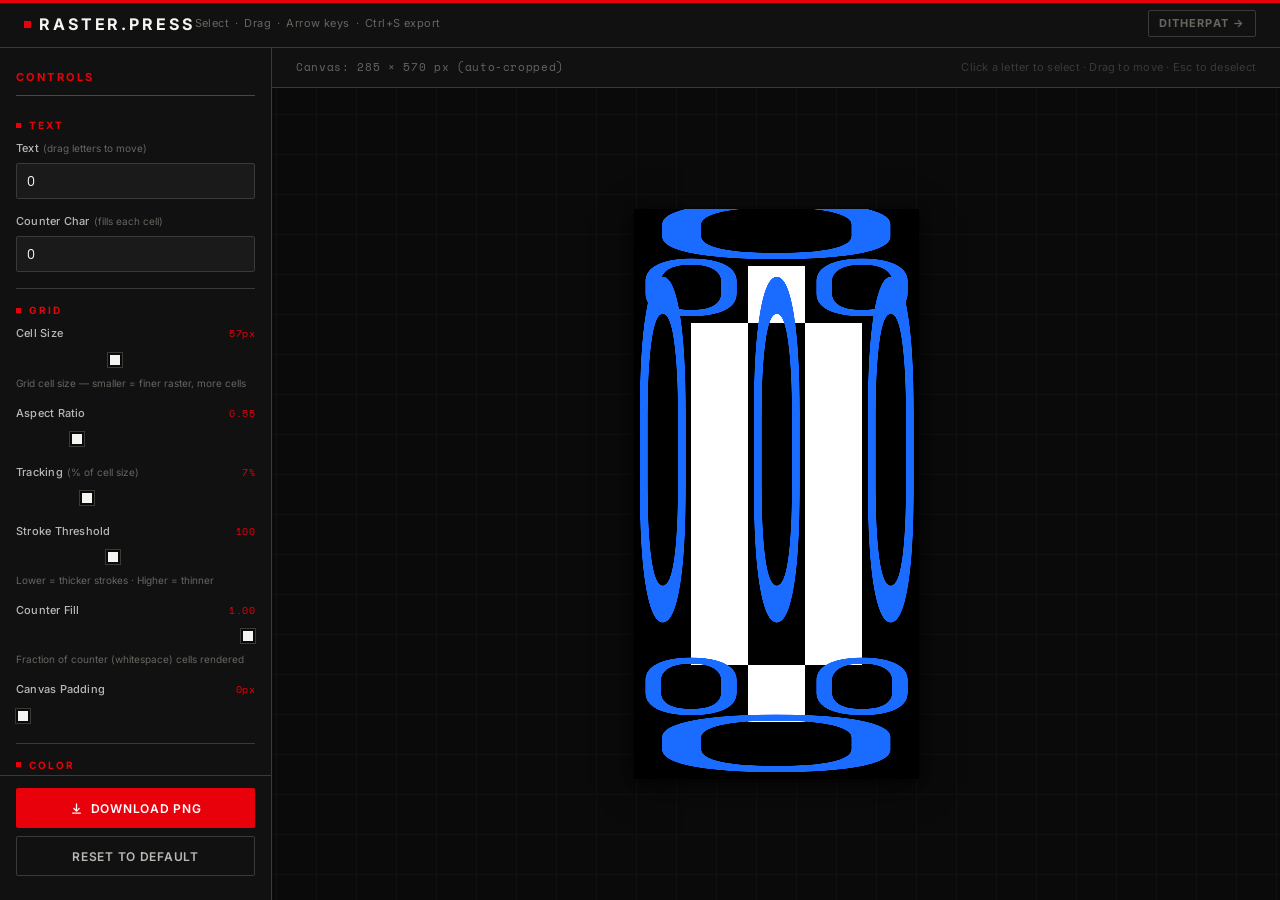
==== commit 8d97eec7: "feat: add DitherPat tool + rewrite README - Add ditherpat.html: standalone dithering/halftone engine" ====
--- a/index.html
+++ b/index.html
@@ -8,7 +8,7 @@
 
   <link rel="preconnect" href="https://fonts.googleapis.com">
   <link rel="preconnect" href="https://fonts.gstatic.com" crossorigin>
-  <link href="https://fonts.googleapis.com/css2?family=Space+Mono:ital,wght@0,400;0,700;1,400&family=Syne:wght@400;700;800&family=Inter:wght@300;400;500;600&display=swap" rel="stylesheet">
+  <link href="https://fonts.googleapis.com/css2?family=Space+Mono:ital,wght@0,400;0,700;1,400&family=Syne:wght@400;700;800&family=Inter:wght@300;400;500;600&family=Bebas+Neue&family=Anton&family=Fjalla+One&family=Barlow+Condensed:wght@400;600;800&family=Rokkitt:wght@400;700;900&family=Zilla+Slab:wght@400;700&family=Playfair+Display:ital,wght@0,400;0,700;0,900;1,700&family=Cormorant+Garamond:ital,wght@0,400;1,400;1,700&family=DM+Sans:wght@400;700;800&family=Righteous&family=Abril+Fatface&display=swap" rel="stylesheet">
   <link rel="stylesheet" href="style.css">
 </head>
 <body>
@@ -16,10 +16,11 @@
   <!-- ── Top Navigation Bar ───────────────────────── -->
   <nav class="topbar" role="banner">
     <div class="brand">
-      <span class="brand-dot"></span>
+      <span class="brand-dot" aria-hidden="true"></span>
       <span class="brand-name">RASTER.PRESS</span>
     </div>
-    <span class="topbar-hint">Click letter to select &nbsp;&middot;&nbsp; Drag to move &nbsp;&middot;&nbsp; Arrow keys nudge &nbsp;&middot;&nbsp; Ctrl+S export</span>
+    <span class="topbar-hint">Select &thinsp;&middot;&thinsp; Drag &thinsp;&middot;&thinsp; Arrow keys &thinsp;&middot;&thinsp; Ctrl+S export</span>
+    <a href="./ditherpat.html" style="margin-left:auto;font-size:11px;font-weight:700;color:var(--paper-3);text-decoration:none;letter-spacing:0.10em;text-transform:uppercase;transition:color 200ms ease;padding:4px 10px;border:1px solid var(--paper-4);border-radius:2px;" onmouseover="this.style.color='var(--paper)';this.style.borderColor='var(--paper-3)'" onmouseout="this.style.color='var(--paper-3)';this.style.borderColor='var(--paper-4)'">DitherPat →</a>
   </nav>
 
   <!-- ── Main Application Layout ──────────────────── -->
@@ -27,6 +28,7 @@
 
     <!-- Left Control Panel -->
     <aside class="control-panel" role="complementary" aria-label="Controls">
+      <div class="panel-scroll-area">
       <div class="panel-title">Controls</div>
 
       <!-- ── Per-Letter Panel (hidden by default) ── -->
@@ -77,6 +79,25 @@
                    placeholder="Single char" autocomplete="off" spellcheck="false">
           </div>
 
+          <div class="control-group">
+            <label class="control-label" for="pl-kerning">
+              Kerning
+              <span class="hint-inline">(space before letter)</span>
+              <span class="value-badge" id="pl-kerning-val">0.00</span>
+            </label>
+            <input type="range" id="pl-kerning" class="slider" min="-0.5" max="0.5" value="0" step="0.01">
+          </div>
+
+          <div class="control-group">
+            <label class="control-label" for="pl-cell-size">
+              Cell Size
+              <span class="hint-inline">(re-rasterizes letter)</span>
+              <span class="value-badge" id="pl-cell-size-val">Global</span>
+            </label>
+            <input type="range" id="pl-cell-size" class="slider" min="20" max="110" value="57" step="1">
+            <button class="btn-cell-global" id="cell-size-global-btn">↺ Use Global</button>
+          </div>
+
           <div class="pl-actions">
             <button class="btn-pl-reset" id="reset-letter-btn">↺ Reset Letter</button>
             <button class="btn-pl-deselect" id="deselect-btn">⤢ Deselect</button>
@@ -140,12 +161,12 @@
           </div>
 
           <div class="control-group">
-            <label class="control-label" for="letter-spacing">
+            <label class="control-label" for="tracking">
               Tracking
-              <span class="hint-inline">(letter spacing)</span>
-              <span class="value-badge" id="letter-spacing-val">4px</span>
-            </label>
-            <input type="range" id="letter-spacing" class="slider" min="-20" max="60" value="4" step="1">
+              <span class="hint-inline">(% of cell size)</span>
+              <span class="value-badge" id="tracking-val">7%</span>
+            </label>
+            <input type="range" id="tracking" class="slider" min="-0.30" max="1.00" value="0.07" step="0.01">
           </div>
 
           <div class="control-group">
@@ -246,16 +267,82 @@
 
         <div class="panel-divider"></div>
 
-        <!-- Presets Section -->
-        <div class="section-block">
-          <div class="section-label">Color Presets</div>
-          <div class="preset-pills">
-            <button class="preset-pill active" data-preset="Blue / Black">Blue</button>
-            <button class="preset-pill" data-preset="Red / White">Red</button>
-            <button class="preset-pill" data-preset="Gold / Black">Gold</button>
-            <button class="preset-pill" data-preset="Mono">Mono</button>
-            <button class="preset-pill" data-preset="Neon">Neon</button>
-          </div>
+        <!-- ── Gradient Layer Section ── -->
+        <div class="section-block" id="gradient-layer-section">
+          <div class="gl-header">
+            <div class="section-label" style="margin-bottom:0">Gradient Layer</div>
+            <label class="switch" title="Enable gradient layer">
+              <input type="checkbox" id="gl-toggle">
+              <span class="switch-track"></span>
+            </label>
+          </div>
+
+          <div id="gl-body" style="display:none;">
+
+            <!-- Opacity -->
+            <div class="control-group" style="margin-top:12px">
+              <label class="control-label" for="gl-opacity">
+                Opacity
+                <span class="value-badge" id="gl-opacity-val">100%</span>
+              </label>
+              <input type="range" id="gl-opacity" class="slider" min="0" max="1" value="1" step="0.01">
+            </div>
+
+            <!-- Blend target -->
+            <div class="control-group">
+              <label class="control-label">Apply To</label>
+              <div class="layout-toggle" role="group">
+                <button class="toggle-btn" data-blend="bg" id="gl-blend-bg">BG</button>
+                <button class="toggle-btn" data-blend="fill" id="gl-blend-fill">Fill</button>
+                <button class="toggle-btn active" data-blend="both" id="gl-blend-both">Both</button>
+              </div>
+            </div>
+
+            <!-- Brush size -->
+            <div class="control-group">
+              <label class="control-label" for="gl-brush">
+                Brush Size
+                <span class="value-badge" id="gl-brush-val">16px</span>
+              </label>
+              <input type="range" id="gl-brush" class="slider" min="4" max="80" value="16" step="2">
+            </div>
+
+            <!-- Grain -->
+            <div class="control-group">
+              <label class="control-label" for="gl-grain">
+                Grain
+                <span class="value-badge" id="gl-grain-val">0%</span>
+              </label>
+              <input type="range" id="gl-grain" class="slider" min="0" max="1" value="0" step="0.01">
+            </div>
+
+            <!-- Stroke groups list -->
+            <div class="control-group">
+              <label class="control-label">Stroke Colors</label>
+              <div id="gl-group-list" class="gl-group-list" aria-live="polite"></div>
+              <button class="gl-add-btn" id="gl-add-group">
+                <svg width="11" height="11" viewBox="0 0 11 11" fill="none" aria-hidden="true">
+                  <path d="M5.5 1v9M1 5.5h9" stroke="currentColor" stroke-width="1.5" stroke-linecap="square"/>
+                </svg>
+                Add Color
+              </button>
+            </div>
+
+            <!-- Paint mode hint -->
+            <p class="hint gl-hint" id="gl-mode-hint">Click a [Draw] button then paint on the canvas. Press Esc to stop.</p>
+
+            <!-- Clear -->
+            <button class="btn btn-secondary" id="gl-clear" style="margin-top:4px">
+              Clear All Strokes
+            </button>
+
+          </div>
+        </div>
+
+
+        <div class="section-block">
+          <div class="section-label">Aesthetics</div>
+          <div class="aesthetic-grid" id="aesthetic-grid"></div>
         </div>
 
         <div class="panel-divider"></div>
@@ -278,7 +365,7 @@
             <div class="align-toggle" role="group" aria-label="Baseline alignment">
               <button class="toggle-btn" data-align="top">Top</button>
               <button class="toggle-btn" data-align="center">Center</button>
-              <button class="toggle-btn active" data-align="bottom">Bottom</button>
+              <button class="toggle-btn active" data-align="bottom">Baseline</button>
             </div>
           </div>
 
@@ -315,13 +402,35 @@
           <div class="control-group">
             <label class="control-label" for="font-family">Typeface</label>
             <select id="font-family" class="select-input">
-              <option value="Space Mono">Space Mono — Monospace</option>
-              <option value="Syne">Syne — Display</option>
-              <option value="Inter">Inter — Sans-serif</option>
-              <option value="Arial">Arial — Sans-serif</option>
-              <option value="Georgia">Georgia — Serif</option>
-              <option value="Impact">Impact — Display</option>
-              <option value="monospace">Monospace — System</option>
+              <optgroup label="─ Condensed Impact ─">
+                <option value="Bebas Neue">Bebas Neue</option>
+                <option value="Anton">Anton</option>
+                <option value="Fjalla One">Fjalla One</option>
+                <option value="Barlow Condensed">Barlow Condensed</option>
+              </optgroup>
+              <optgroup label="─ Geometric Slab ─">
+                <option value="Rokkitt">Rokkitt</option>
+                <option value="Zilla Slab">Zilla Slab</option>
+              </optgroup>
+              <optgroup label="─ Humanist Display ─">
+                <option value="Playfair Display">Playfair Display</option>
+                <option value="Cormorant Garamond">Cormorant Garamond</option>
+              </optgroup>
+              <optgroup label="─ Grotesque / Neo ─">
+                <option value="DM Sans">DM Sans</option>
+                <option value="Space Mono" selected>Space Mono</option>
+                <option value="Syne">Syne</option>
+                <option value="Inter">Inter</option>
+              </optgroup>
+              <optgroup label="─ Expressive ─">
+                <option value="Righteous">Righteous</option>
+                <option value="Abril Fatface">Abril Fatface</option>
+              </optgroup>
+              <optgroup label="─ System ─">
+                <option value="Arial">Arial</option>
+                <option value="Georgia">Georgia</option>
+                <option value="Impact">Impact</option>
+              </optgroup>
             </select>
           </div>
         </div>
@@ -366,17 +475,21 @@
       <!-- Panel spacer -->
       <div class="panel-spacer"></div>
 
-      <!-- Action Buttons -->
-      <button class="btn btn-primary" id="download-btn">
-        <svg class="btn-icon" viewBox="0 0 20 20" fill="currentColor" aria-hidden="true">
-          <path d="M10 12.586L6.707 9.293a1 1 0 00-1.414 1.414l4 4a1 1 0 001.414 0l4-4a1 1 0 00-1.414-1.414L11 12.586V3a1 1 0 10-2 0v9.586z"/>
-          <path d="M3 17a1 1 0 011-1h12a1 1 0 110 2H4a1 1 0 01-1-1z"/>
-        </svg>
-        Download PNG
-      </button>
-      <button class="btn btn-secondary" id="reset-btn">
-        Reset to Default
-      </button>
+      </div><!-- end panel-scroll-area -->
+
+      <!-- Action Buttons (always visible, outside scroll area) -->
+      <div class="panel-footer">
+        <button class="btn btn-primary" id="download-btn">
+          <svg class="btn-icon" viewBox="0 0 20 20" fill="currentColor" aria-hidden="true">
+            <path d="M10 12.586L6.707 9.293a1 1 0 00-1.414 1.414l4 4a1 1 0 001.414 0l4-4a1 1 0 00-1.414-1.414L11 12.586V3a1 1 0 10-2 0v9.586z"/>
+            <path d="M3 17a1 1 0 011-1h12a1 1 0 110 2H4a1 1 0 01-1-1z"/>
+          </svg>
+          Download PNG
+        </button>
+        <button class="btn btn-secondary" id="reset-btn">
+          Reset to Default
+        </button>
+      </div>
     </aside>
 
     <!-- Canvas Workspace -->
@@ -403,6 +516,7 @@
   <!-- Toast notification -->
   <div class="toast" id="toast" role="alert" aria-live="polite"></div>
 
+  <script src="gradient-engine.js"></script>
   <script src="app.js"></script>
 </body>
 </html>
--- a/style.css
+++ b/style.css
@@ -1,6 +1,7 @@
 /* ═══════════════════════════════════════════════════════════════════════
-   RASTER.PRESS — Pixel Typography Creative Playground
-   Style Sheet
+   RASTER.PRESS — Swiss International Typographic Style
+   Skill: ui-ux-pro-max | Style: Swiss / Internationale Typografische Stil
+   Grid: 8pt base unit | Typography: Grotesque hierarchy | Accent: red only
    ═══════════════════════════════════════════════════════════════════════ */
 
 *, *::before, *::after {
@@ -9,481 +10,721 @@
   padding: 0;
 }
 
-/* ── Design Tokens ──────────────────────────────────────────────────── */
+/* ── Swiss Design Tokens ─────────────────────────────────────────────
+   Swiss style = stark, functional, ZERO decoration.
+   One accent. Max two weights. Grid rules everything.
+   ─────────────────────────────────────────────────────────────────── */
 :root {
-  /* Colors */
-  --bg-deep:         #07090f;
-  --bg-panel:        #0c0f1a;
-  --border-subtle:   rgba(255, 255, 255, 0.06);
-  --border-active:   rgba(99, 155, 255, 0.5);
-  --accent:          #4d8fff;
-  --accent-light:    #7aabff;
-  --accent-glow:     rgba(77, 143, 255, 0.35);
-  --accent-glow-sm:  rgba(77, 143, 255, 0.14);
-  --text-primary:    #e2e8f0;       /* headings, brand */
-  --text-secondary:  #8899b8;       /* control labels — lifted for legibility */
-  --text-hint:       #3d4f6a;       /* hints, values — lifted from #2d3a52 */
-  --input-bg:        rgba(255, 255, 255, 0.04);
-  --slider-bg:       rgba(77, 143, 255, 0.15);
-
-  /* Spacing & Shape */
-  --panel-width:     300px;
-  --topbar-height:   48px;
-  --radius-sm:       5px;
-  --radius-md:       8px;
-  --radius-lg:       12px;
-
-  /* ── Type Scale (Major Third × 1.25) ─────────────────────────────── */
-  /* 11px → 12px → 13px → 14px → 16px */
-  --text-xs:    0.688rem;   /* 11px  hints, values, hex, section labels */
-  --text-sm:    0.75rem;    /* 12px  toggle/pill buttons, canvas label  */
-  --text-base:  0.813rem;   /* 13px  control labels, select, input      */
-  --text-md:    0.875rem;   /* 14px  primary/secondary action buttons   */
-  --text-brand: 1rem;       /* 16px  brand wordmark                     */
-
-  /* ── Tracking (letter-spacing per typographic role) ─────────────── */
-  /* Rule: uppercase → wider; mixed-case → tighter/neutral             */
-  --track-tight:  0.01em;   /* mixed-case labels, body-like text        */
-  --track-normal: 0.04em;   /* buttons, pills (short mixed-case)        */
-  --track-caps:   0.10em;   /* all-caps section labels, panel title     */
-  --track-brand:  0.15em;   /* all-caps brand wordmark                  */
-
-  /* ── Line Height ─────────────────────────────────────────────────── */
-  --lh-tight:  1.2;    /* single-line labels, badges                    */
-  --lh-normal: 1.45;   /* multi-line hints                              */
-  --lh-ui:     1;      /* buttons, toggles (vertically centred)         */
-
-  /* Typography */
-  --font-ui:    'Inter', system-ui, sans-serif;   /* humanist sans — UI */
-  --font-brand: 'Syne', sans-serif;               /* display — brand only */
-  --font-mono:  'Space Mono', monospace;          /* code/values/hex */
-
-  /* Motion */
-  --ease:   cubic-bezier(0.4, 0, 0.2, 1);
-  --dur-sm: 120ms;
-  --dur-md: 200ms;
-}
-
-/* ── Base ────────────────────────────────────────────────────────────── */
+  /* === MONOCHROMATIC PALETTE (dark mode Swiss) === */
+  /* Swiss originals are white-dominant; dark-mode inversion = light text on deep black */
+  --ink:          #0a0a0a;   /* near-black — primary surface */
+  --ink-2:        #111111;   /* panel background */
+  --ink-3:        #1a1a1a;   /* raised surface */
+  --ink-4:        #222222;   /* hover / input bg */
+  --ink-5:        #2e2e2e;   /* active / pressed */
+
+  /* Text — stark contrast, Swiss doesn't compromise on readability */
+  --paper:        #f4f4f0;   /* off-white text — the "paper" */
+  --paper-2:      #b8b8b4;   /* secondary text */
+  --paper-3:      #666660;   /* tertiary — labels, hints */
+  --paper-4:      #3a3a36;   /* border / divider */
+
+  /* THE ONE ACCENT: International Red — Pantone 485 / #E8000B equivalent */
+  --red:          #e8000b;   /* Swiss signal red — primary accent */
+  --red-dim:      #b50008;   /* pressed / darker */
+  --red-ghost:    rgba(232, 0, 11, 0.08);  /* tint background */
+  --red-border:   rgba(232, 0, 11, 0.20);  /* subtle border */
+
+  /* === 8-POINT GRID SPACING === */
+  --g1:  4px;
+  --g2:  8px;
+  --g3:  12px;
+  --g4:  16px;
+  --g5:  20px;
+  --g6:  24px;
+  --g8:  32px;
+  --g10: 40px;
+  --g12: 48px;
+
+  /* === LAYOUT === */
+  --panel-w:       272px;    /* column: precise, not round */
+  --topbar-h:      48px;
+
+  /* === SWISS TYPE SCALE (optical sizing, not mathematical) ===
+     Swiss uses size for hierarchy. One typeface. Multiple weights.
+     Base 13px (editorial density), scale factor 1.25                  */
+  --t-2xs:  0.625rem;   /* 10px  — metadata, captions */
+  --t-xs:   0.6875rem;  /* 11px  — labels, hints */
+  --t-sm:   0.75rem;    /* 12px  — secondary */
+  --t-base: 0.8125rem;  /* 13px  — body / controls */
+  --t-md:   0.875rem;   /* 14px  — emphasized labels */
+  --t-lg:   1rem;       /* 16px  — section heads */
+  --t-xl:   1.25rem;    /* 20px  — panel title */
+  --t-2xl:  1.75rem;    /* 28px  — brand */
+
+  /* === FONTS: Swiss = Helvetica/Akzidenz-Grotesk → Inter === */
+  --font:   'Inter', 'Helvetica Neue', Arial, sans-serif;
+  --mono:   'Space Mono', 'Courier New', monospace;
+
+  /* === SHAPE: Swiss = zero radius OR sharp geometric === */
+  --r0:  0px;      /* sharp — primary Swiss aesthetic */
+  --r1:  2px;      /* minimal curve — inputs only */
+  --r2:  4px;      /* slight — secondary elements */
+  --rpill: 999px;  /* pill — badges only */
+
+  /* === BORDERS: grid lines are structure, not decoration === */
+  --line:      1px solid var(--paper-4);
+  --line-red:  1px solid var(--red);
+
+  /* === MOTION: Swiss = purposeful, never decorative ===
+     Short durations. Standard easing. No spring. No bounce.          */
+  --ease: cubic-bezier(0.4, 0, 0.2, 1);
+  --dur-fast:  100ms;
+  --dur-std:   180ms;
+  --dur-slow:  260ms;
+
+  /* === ELEVATION: Swiss uses line weight, not shadow === */
+  --shadow: 0 1px 0 rgba(255,255,255,0.03), 0 4px 16px rgba(0,0,0,0.4);
+  --shadow-float: 0 8px 32px rgba(0,0,0,0.6), 0 2px 8px rgba(0,0,0,0.5);
+}
+
+/* ══════════════════════════════════════════════════════════════════════
+   BASE RESET
+   ══════════════════════════════════════════════════════════════════════ */
 html, body {
   height: 100%;
   overflow: hidden;
 }
 
 body {
-  font-family: var(--font-ui);
-  background: var(--bg-deep);
-  color: var(--text-primary);
+  font-family: var(--font);
+  font-size: var(--t-base);
+  line-height: 1.5;
+  background: var(--ink);
+  color: var(--paper);
   display: flex;
   flex-direction: column;
   -webkit-font-smoothing: antialiased;
   -moz-osx-font-smoothing: grayscale;
-}
-
-/* ── Topbar ──────────────────────────────────────────────────────────── */
+  /* Swiss: text-align left, always */
+  text-align: left;
+  /* Prevent 300ms tap delay (ux-pro-max §2) */
+  touch-action: manipulation;
+}
+
+/* Focus — Swiss: sharp, functional, visible (ux-pro-max §1 WCAG 2.4.7) */
+:focus-visible {
+  outline: 2px solid var(--red);
+  outline-offset: 1px;
+}
+
+/* ══════════════════════════════════════════════════════════════════════
+   TOPBAR — Swiss navbar: pure horizontal rule, no chrome
+   ══════════════════════════════════════════════════════════════════════ */
 .topbar {
-  height: var(--topbar-height);
+  height: var(--topbar-h);
   flex-shrink: 0;
   display: flex;
   align-items: center;
   justify-content: space-between;
-  padding: 0 20px;
-  background: var(--bg-deep);
-  border-bottom: 1px solid var(--border-subtle);
-  z-index: 200;
+  padding: 0 var(--g6);
+  background: var(--ink-2);
+  border-bottom: var(--line);
+  z-index: 100;
+  position: relative;
+}
+
+/* Swiss accent: single red rule on top — signature horizontal stripe */
+.topbar::before {
+  content: '';
+  position: absolute;
+  top: 0; left: 0; right: 0;
+  height: 3px;
+  background: var(--red);
 }
 
 .brand {
   display: flex;
-  align-items: center;
-  gap: 9px;
-}
-
+  align-items: baseline;
+  gap: var(--g2);
+}
+
+/* Brand dot = Swiss grid marker — static, no animation */
 .brand-dot {
-  width: 6px;
-  height: 6px;
-  border-radius: 50%;
-  background: var(--accent);
-  box-shadow: 0 0 8px var(--accent);
-  animation: pulse-dot 2.5s ease-in-out infinite;
+  width: 7px;
+  height: 7px;
+  background: var(--red);
   flex-shrink: 0;
-}
-
-@keyframes pulse-dot {
-  0%, 100% { opacity: 1;   box-shadow: 0 0 8px var(--accent); }
-  50%       { opacity: 0.5; box-shadow: 0 0 4px var(--accent); }
-}
-
+  /* Offset to align with text baseline visually */
+  transform: translateY(-2px);
+}
+
+/* Swiss brand: ALL CAPS, tight tracking, heavy weight */
 .brand-name {
-  font-family: var(--font-brand);
-  font-weight: 800;
-  font-size: var(--text-brand);         /* 16px — display headline */
-  color: var(--text-primary);
-  letter-spacing: var(--track-brand);   /* 0.15em — uppercase must breathe */
-  line-height: var(--lh-tight);
-}
-
+  font-size: var(--t-lg);
+  font-weight: 700;
+  letter-spacing: 0.18em;
+  text-transform: uppercase;
+  color: var(--paper);
+  line-height: 1;
+}
+
+/* Topbar meta — flush right, minimal */
 .topbar-hint {
-  font-family: var(--font-ui);
-  font-size: var(--text-xs);            /* 11px — passive guidance */
+  font-size: var(--t-xs);
+  color: var(--paper-3);
+  letter-spacing: 0.04em;
   font-weight: 400;
-  color: var(--text-hint);
-  letter-spacing: 0;                    /* lowercase — zero tracking */
-  line-height: var(--lh-tight);
-}
-
-/* ── Main Layout ─────────────────────────────────────────────────────── */
+}
+
+/* ══════════════════════════════════════════════════════════════════════
+   MAIN LAYOUT
+   ══════════════════════════════════════════════════════════════════════ */
 .main-layout {
   display: flex;
   flex: 1;
   overflow: hidden;
-}
-
-/* ── Control Panel ───────────────────────────────────────────────────── */
+  min-height: 0;
+}
+
+/* ══════════════════════════════════════════════════════════════════════
+   CONTROL PANEL — Swiss sidebar: pure column structure
+   Vertical rule separates column. No shadow.
+   ══════════════════════════════════════════════════════════════════════ */
 .control-panel {
-  width: var(--panel-width);
+  width: var(--panel-w);
   flex-shrink: 0;
-  background: var(--bg-panel);
-  border-right: 1px solid var(--border-subtle);
+  background: var(--ink-2);
+  border-right: var(--line);
   display: flex;
   flex-direction: column;
-  padding: 16px 14px 14px;
+  overflow: hidden;
+  height: 100%;
+  min-height: 0;
+}
+
+/* Scrollable content zone */
+.panel-scroll-area {
+  flex: 1;
+  min-height: 0;
   overflow-y: auto;
   overflow-x: hidden;
-  gap: 0;
-}
-
-/* Thin scrollbar */
-.control-panel::-webkit-scrollbar        { width: 3px; }
-.control-panel::-webkit-scrollbar-track  { background: transparent; }
-.control-panel::-webkit-scrollbar-thumb  { background: rgba(255,255,255,0.08); border-radius: 2px; }
-
-/* ── Panel Elements ──────────────────────────────────────────────────── */
+  padding: var(--g6) var(--g4) var(--g2);
+}
+
+/* Thin, barely visible scrollbar — Swiss restraint */
+.panel-scroll-area::-webkit-scrollbar { width: 2px; }
+.panel-scroll-area::-webkit-scrollbar-track { background: transparent; }
+.panel-scroll-area::-webkit-scrollbar-thumb {
+  background: var(--paper-4);
+}
+
+/* Fixed footer */
+.panel-footer {
+  flex-shrink: 0;
+  padding: var(--g3) var(--g4) var(--g6);
+  border-top: var(--line);
+  background: var(--ink-2);
+  display: flex;
+  flex-direction: column;
+  gap: var(--g2);
+}
+
+/* ══════════════════════════════════════════════════════════════════════
+   PANEL TYPOGRAPHY — Swiss hierarchy in type weight alone
+   ══════════════════════════════════════════════════════════════════════ */
+
+/* Panel title — flush left, uppercase, tracking */
 .panel-title {
-  font-family: var(--font-ui);          /* Inter — not brand font */
-  font-size: var(--text-xs);            /* 11px — structural label */
-  font-weight: 600;
-  color: var(--text-hint);
-  letter-spacing: var(--track-caps);    /* 0.10em — all-caps positive tracking */
+  font-size: var(--t-xs);
+  font-weight: 700;
+  color: var(--red);
+  letter-spacing: 0.22em;
   text-transform: uppercase;
-  line-height: var(--lh-tight);
-  margin-bottom: 14px;
-  padding-bottom: 10px;
-  border-bottom: 1px solid var(--border-subtle);
-}
-
+  line-height: 1;
+  margin-bottom: var(--g6);
+  /* Swiss: thin red underline instead of dot/icon */
+  padding-bottom: var(--g3);
+  border-bottom: var(--line-red);
+}
+
+/* Horizontal rule — grid line, not decoration */
 .panel-divider {
   height: 1px;
-  background: var(--border-subtle);
-  margin: 10px 0;
-}
-
-.panel-spacer { flex: 1; min-height: 12px; }
-
-/* ── Control Groups ──────────────────────────────────────────────────── */
-.control-group {
-  display: flex;
-  flex-direction: column;
-  gap: 5px;
-  margin-bottom: 11px;
-}
-
+  background: var(--paper-4);
+  margin: var(--g4) 0;
+}
+
+/* Section label — Swiss caps label with left rule accent */
+.section-block { margin-bottom: 0; }
+
+.section-label {
+  font-size: var(--t-2xs);
+  font-weight: 700;
+  color: var(--red);
+  text-transform: uppercase;
+  letter-spacing: 0.20em;
+  line-height: 1;
+  margin-bottom: var(--g3);
+  margin-top: var(--g1);
+  /* Swiss: small red square marker before label */
+  display: flex;
+  align-items: center;
+  gap: var(--g2);
+}
+
+/* Red square marker = Swiss grid marker */
+.section-label::before {
+  content: '';
+  display: inline-block;
+  width: 5px;
+  height: 5px;
+  background: var(--red);
+  flex-shrink: 0;
+}
+
+/* Control group — 8pt bottom spacing */
+.control-group { margin-bottom: var(--g4); }
+
+/* Control label — medium weight, flush left */
 .control-label {
-  font-family: var(--font-ui);
-  font-size: var(--text-base);          /* 13px — readable at panel width */
+  display: flex;
+  align-items: baseline;
+  gap: var(--g1);
+  font-size: var(--t-xs);
   font-weight: 500;
-  color: var(--text-secondary);
-  letter-spacing: var(--track-tight);   /* 0.01em — mixed-case, tight */
-  line-height: var(--lh-tight);         /* 1.2 */
-  display: flex;
-  align-items: center;
-  flex-wrap: wrap;
-  gap: 4px;
+  color: var(--paper-2);
+  margin-bottom: var(--g2);
+  line-height: 1.2;
+  letter-spacing: 0.02em;
 }
 
 .hint-inline {
-  font-family: var(--font-ui);
-  font-size: var(--text-xs);            /* 11px */
+  font-size: var(--t-2xs);
+  color: var(--paper-3);
   font-weight: 400;
-  color: var(--text-hint);
   letter-spacing: 0;
-  line-height: var(--lh-normal);
 }
 
 .hint {
-  font-family: var(--font-ui);
-  font-size: var(--text-xs);            /* 11px */
+  font-size: var(--t-2xs);
+  color: var(--paper-3);
+  line-height: 1.5;
+  margin-top: var(--g1) + 1px;
+  margin-top: 5px;
+}
+
+/* Value badge — mono, minimal, red text */
+.value-badge {
+  margin-left: auto;
+  font-family: var(--mono);
+  font-size: var(--t-2xs);
   font-weight: 400;
-  color: var(--text-hint);
-  letter-spacing: 0;
-  line-height: var(--lh-normal);        /* 1.45 — multi-line comfortable */
-}
-
-.value-badge {
-  display: inline-block;
-  font-family: var(--font-mono);        /* Space Mono — data/numbers only */
-  font-size: var(--text-xs);            /* 11px */
-  font-weight: 400;
-  color: var(--text-hint);
-  letter-spacing: 0;                    /* monospace — no tracking needed */
-  margin-left: auto;
+  color: var(--red);
+  letter-spacing: 0.04em;
   white-space: nowrap;
-}
-
-/* ── Text Input ──────────────────────────────────────────────────────── */
+  /* Swiss: no pill, no background — just the number */
+}
+
+/* ══════════════════════════════════════════════════════════════════════
+   INPUTS — Swiss: sharp corners, clean borders, no chrome
+   ══════════════════════════════════════════════════════════════════════ */
+
+/* Text input */
 .text-input {
   width: 100%;
-  padding: 8px 11px;
-  background: var(--input-bg);
-  border: 1px solid var(--border-subtle);
-  border-radius: var(--radius-sm);
-  color: var(--text-primary);
-  font-family: var(--font-mono);        /* monospace — user enters characters */
-  font-size: var(--text-base);          /* 13px */
-  font-weight: 400;
-  letter-spacing: 0.08em;               /* monospace with slight breathing */
-  line-height: var(--lh-tight);
+  min-height: 36px;    /* ux-pro-max §2: touch target with row padding */
+  background: var(--ink-3);
+  border: 1px solid var(--paper-4);
+  border-radius: var(--r1);
+  color: var(--paper);
+  font-family: var(--mono);
+  font-size: var(--t-base);
+  padding: 7px 10px;
   outline: none;
-  transition: border-color var(--dur-sm) var(--ease);
-}
-
-.text-input:focus { border-color: rgba(77, 143, 255, 0.4); }
-.text-input::placeholder { color: var(--text-hint); font-style: italic; }
-
-/* ── Slider ──────────────────────────────────────────────────────────── */
+  transition:
+    border-color var(--dur-fast) var(--ease),
+    background   var(--dur-fast) var(--ease);
+}
+
+.text-input:hover {
+  border-color: var(--paper-3);
+  background: var(--ink-4);
+}
+
+.text-input:focus {
+  border-color: var(--red);
+  background: var(--ink-4);
+}
+
+.text-input::placeholder {
+  color: var(--paper-4);
+  font-style: normal;
+}
+
+/* Select */
+.select-input {
+  width: 100%;
+  min-height: 36px;
+  background: var(--ink-3);
+  border: 1px solid var(--paper-4);
+  border-radius: var(--r1);
+  color: var(--paper);
+  font-family: var(--font);
+  font-size: var(--t-sm);
+  padding: 7px 28px 7px 10px;
+  outline: none;
+  cursor: pointer;
+  appearance: none;
+  /* Swiss: minimal arrow — thin stroke only */
+  background-image: url("data:image/svg+xml,%3Csvg xmlns='http://www.w3.org/2000/svg' width='9' height='5' viewBox='0 0 9 5'%3E%3Cpath d='M.5.5l4 4 4-4' stroke='%23666660' stroke-width='1' fill='none' stroke-linecap='square'/%3E%3C/svg%3E");
+  background-repeat: no-repeat;
+  background-position: right 10px center;
+  transition:
+    border-color var(--dur-fast) var(--ease),
+    background-color var(--dur-fast) var(--ease);
+}
+
+.select-input:hover {
+  border-color: var(--paper-3);
+  background-color: var(--ink-4);
+}
+
+.select-input:focus { border-color: var(--red); }
+
+.select-input optgroup {
+  color: var(--paper-3);
+  font-size: 0.65rem;
+  letter-spacing: 0.06em;
+  font-style: normal;
+}
+.select-input option {
+  background: #1a1a1a;
+  color: var(--paper);
+  font-size: var(--t-sm);
+}
+
+/* ── Range slider (ux-pro-max §2: touch ≥44px) ── */
 .slider {
+  width: 100%;
   -webkit-appearance: none;
   appearance: none;
-  width: 100%;
-  height: 3px;
-  background: var(--border-subtle);
-  border-radius: 2px;
+  height: 2px;   /* Swiss: minimal track */
+  background: var(--paper-4);
+  border-radius: 0;   /* Swiss: no radius */
   outline: none;
   cursor: pointer;
-  transition: background var(--dur-sm) var(--ease);
-}
-
-.slider:hover { background: rgba(77, 143, 255, 0.25); }
+  display: block;
+  /* Expand tap target vertically */
+  padding: 11px 0;
+  background-clip: content-box;
+  transition: background var(--dur-fast) var(--ease);
+}
+
+.slider:hover { background: var(--paper-3); }
 
 .slider::-webkit-slider-thumb {
   -webkit-appearance: none;
   width: 14px;
   height: 14px;
-  border-radius: 50%;
-  background: var(--accent);
-  cursor: pointer;
-  transition: transform var(--dur-sm) var(--ease);
+  border-radius: 0;    /* Swiss: square thumb */
+  background: var(--paper);
+  border: 2px solid var(--ink);
+  box-shadow: 0 0 0 1px var(--paper-4);
+  cursor: pointer;
+  transition:
+    background var(--dur-fast) var(--ease),
+    transform  var(--dur-fast) var(--ease);
 }
 
 .slider::-webkit-slider-thumb:hover {
-  transform: scale(1.3);
-}
-
-.slider::-moz-range-thumb {
-  width: 14px;
-  height: 14px;
-  border: none;
-  border-radius: 50%;
-  background: var(--accent);
-  cursor: pointer;
-}
-
-/* ── Color Controls ──────────────────────────────────────────────────── */
+  background: var(--red);
+  box-shadow: 0 0 0 1px var(--red);
+  transform: scale(1.1);
+}
+
+.slider:active::-webkit-slider-thumb {
+  background: var(--red-dim);
+  transform: scale(1.0);
+}
+
+/* ══════════════════════════════════════════════════════════════════════
+   COLOR INPUTS
+   ══════════════════════════════════════════════════════════════════════ */
 .color-row {
   display: flex;
-  gap: 8px;
-  margin-bottom: 11px;
-}
-
-.color-group {
-  flex: 1;
-  display: flex;
-  flex-direction: column;
-  gap: 5px;
-}
+  gap: var(--g2);
+  margin-bottom: var(--g2);
+}
+
+.color-group { flex: 1; }
+.color-group .control-label { margin-bottom: 5px; }
 
 .color-swatch-wrap {
   display: flex;
   align-items: center;
-  gap: 7px;
-  background: var(--input-bg);
-  border: 1px solid var(--border-subtle);
-  border-radius: var(--radius-sm);
-  padding: 4px 8px 4px 4px;
-  cursor: pointer;
-  transition: border-color var(--dur-sm) var(--ease);
-}
-
-.color-swatch-wrap:hover { border-color: rgba(77, 143, 255, 0.3); }
+  gap: var(--g2);
+  background: var(--ink-3);
+  border: 1px solid var(--paper-4);
+  border-radius: var(--r1);
+  padding: 6px 9px;
+  cursor: pointer;
+  min-height: 36px;
+  transition:
+    border-color var(--dur-fast) var(--ease),
+    background   var(--dur-fast) var(--ease);
+}
+
+.color-swatch-wrap:hover {
+  border-color: var(--paper-2);
+  background: var(--ink-4);
+}
 
 .color-input {
-  -webkit-appearance: none;
-  width: 26px;
-  height: 26px;
+  width: 18px;
+  height: 18px;
   border: none;
   padding: 0;
-  border-radius: 4px;
-  cursor: pointer;
+  background: none;
+  border-radius: var(--r1);
+  cursor: pointer;
+  flex-shrink: 0;
+}
+
+.color-input::-webkit-color-swatch-wrapper { padding: 0; }
+.color-input::-webkit-color-swatch {
+  border: 1px solid rgba(255,255,255,0.12);
+  border-radius: var(--r1);
+}
+
+.color-hex {
+  font-family: var(--mono);
+  font-size: var(--t-2xs);
+  color: var(--paper-3);
+  letter-spacing: 0.06em;
+}
+
+/* ══════════════════════════════════════════════════════════════════════
+   TOGGLE GROUPS — Swiss: underline indicator, no filled pills
+   ══════════════════════════════════════════════════════════════════════ */
+.layout-toggle,
+.align-toggle,
+.anim-toggle,
+.grad-pills {
+  display: flex;
+  gap: 0;
+  border: 1px solid var(--paper-4);
+  border-radius: var(--r1);
+  overflow: hidden;   /* Sharp Swiss compartments */
+  background: var(--ink-3);
+}
+
+.toggle-btn,
+.grad-pill {
+  flex: 1;
+  padding: 7px 4px;
+  min-height: 32px;
+  border: none;
+  border-right: 1px solid var(--paper-4);
   background: transparent;
-  flex-shrink: 0;
-}
-
-.color-input::-webkit-color-swatch-wrapper { padding: 0; border-radius: 3px; }
-.color-input::-webkit-color-swatch         { border: none; border-radius: 3px; }
-
-.color-hex {
-  font-family: var(--font-mono);        /* Space Mono — hex codes are data */
-  font-size: var(--text-xs);            /* 11px */
-  color: var(--text-hint);
-  letter-spacing: 0.02em;               /* minimal breathing for mono hex */
-  user-select: none;
-}
-
-/* ── Select Input ────────────────────────────────────────────────────── */
-.select-input {
-  width: 100%;
-  padding: 7px 30px 7px 10px;
-  background: var(--input-bg);
-  border: 1px solid var(--border-subtle);
-  border-radius: var(--radius-sm);
-  color: var(--text-primary);
-  font-family: var(--font-ui);
-  font-size: 0.75rem;
-  outline: none;
-  cursor: pointer;
-  appearance: none;
-  -webkit-appearance: none;
-  background-image: url("data:image/svg+xml,%3Csvg xmlns='http://www.w3.org/2000/svg' width='10' height='6' fill='none'%3E%3Cpath d='M1 1l4 4 4-4' stroke='%2340506a' stroke-width='1.5' stroke-linecap='round' stroke-linejoin='round'/%3E%3C/svg%3E");
-  background-repeat: no-repeat;
-  background-position: right 10px center;
-  transition: border-color var(--dur-sm) var(--ease);
-}
-
-.select-input:focus { border-color: rgba(77, 143, 255, 0.4); }
-.select-input option { background: #0d1120; color: var(--text-primary); }
-
-/* ── Layout Toggle ───────────────────────────────────────────────────── */
-.layout-toggle { display: flex; gap: 4px; }
-
-.toggle-btn {
-  flex: 1;
-  padding: 7px 0;
-  background: transparent;
-  border: 1px solid var(--border-subtle);
-  border-radius: var(--radius-sm);
-  color: var(--text-hint);
-  font-family: var(--font-ui);
-  font-size: 0.7rem;
+  color: var(--paper-3);
+  font-family: var(--font);
+  font-size: var(--t-xs);
   font-weight: 500;
   cursor: pointer;
-  transition: border-color var(--dur-sm) var(--ease),
-              color var(--dur-sm) var(--ease),
-              background var(--dur-sm) var(--ease);
-}
-
-.toggle-btn:hover:not(.active) {
-  border-color: rgba(77, 143, 255, 0.3);
-  color: var(--text-secondary);
-}
-
-.toggle-btn.active {
-  background: rgba(77, 143, 255, 0.1);
-  border-color: rgba(77, 143, 255, 0.4);
-  color: var(--accent-light);
-}
-
-/* ── Buttons ─────────────────────────────────────────────────────────── */
+  transition:
+    background  var(--dur-fast) var(--ease),
+    color       var(--dur-fast) var(--ease);
+  white-space: nowrap;
+  letter-spacing: 0.03em;
+  position: relative;
+}
+
+.toggle-btn:last-child,
+.grad-pill:last-child { border-right: none; }
+
+.toggle-btn:hover,
+.grad-pill:hover {
+  background: var(--ink-4);
+  color: var(--paper);
+}
+
+/* Swiss active: invert — red fill, white text */
+.toggle-btn.active,
+.grad-pill.active {
+  background: var(--red);
+  color: #fff;
+  font-weight: 600;
+}
+
+.toggle-btn:active,
+.grad-pill:active {
+  background: var(--red-dim);
+}
+
+/* ══════════════════════════════════════════════════════════════════════
+   SWITCH
+   ══════════════════════════════════════════════════════════════════════ */
+.overlap-row {
+  display: flex;
+  align-items: center;
+  justify-content: space-between;
+  margin-bottom: var(--g4);
+}
+
+.overlap-row .control-label { margin-bottom: 0; }
+
+.switch { position: relative; display: inline-block; width: 36px; height: 20px; }
+.switch input { opacity: 0; width: 0; height: 0; }
+
+.switch-track {
+  position: absolute;
+  inset: 0;
+  background: var(--ink-4);
+  border: 1px solid var(--paper-4);
+  border-radius: var(--r2);   /* slight for switch only */
+  cursor: pointer;
+  transition: all var(--dur-std) var(--ease);
+}
+
+.switch-track::before {
+  content: '';
+  position: absolute;
+  width: 12px;
+  height: 12px;
+  left: 3px;
+  top: 3px;
+  background: var(--paper-3);
+  border-radius: var(--r1);
+  transition: all var(--dur-std) var(--ease);
+}
+
+.switch input:checked + .switch-track {
+  background: var(--red-ghost);
+  border-color: var(--red);
+}
+
+.switch input:checked + .switch-track::before {
+  transform: translateX(16px);
+  background: var(--red);
+}
+
+/* ══════════════════════════════════════════════════════════════════════
+   ACTION BUTTONS — Swiss: flat, rectangular, functional
+   ══════════════════════════════════════════════════════════════════════ */
 .btn {
   width: 100%;
   display: flex;
   align-items: center;
   justify-content: center;
-  gap: 7px;
-  padding: 10px 14px;
+  gap: var(--g2);
+  padding: 10px var(--g4);
+  min-height: 40px;         /* ux-pro-max §2 touch target */
   border: none;
-  border-radius: var(--radius-sm);
-  font-family: var(--font-ui);
-  font-size: 0.78rem;
+  border-radius: var(--r1);
+  font-family: var(--font);
+  font-size: var(--t-sm);
   font-weight: 600;
-  letter-spacing: 0.01em;
-  cursor: pointer;
-  transition: opacity var(--dur-sm) var(--ease),
-              transform var(--dur-sm) var(--ease);
-  margin-bottom: 6px;
-}
-
-.btn:active { transform: translateY(1px) !important; }
-
-.btn-icon { width: 14px; height: 14px; flex-shrink: 0; }
-
+  letter-spacing: 0.06em;
+  text-transform: uppercase;   /* Swiss: button labels uppercase */
+  cursor: pointer;
+  transition:
+    background  var(--dur-fast) var(--ease),
+    transform   var(--dur-fast) var(--ease),
+    color       var(--dur-fast) var(--ease);
+}
+
+/* Subtle state layer feedback */
+.btn:active { transform: translateY(1px); }
+
+.btn-icon { width: 13px; height: 13px; flex-shrink: 0; }
+
+/* Primary — solid red: Swiss signal action */
 .btn-primary {
-  background: var(--accent);
+  background: var(--red);
   color: #fff;
 }
 
-.btn-primary:hover { opacity: 0.88; }
-
+.btn-primary:hover   { background: #ff1a22; }
+.btn-primary:active  { background: var(--red-dim); }
+
+/* Secondary — outlined ghost */
 .btn-secondary {
   background: transparent;
-  border: 1px solid var(--border-subtle);
-  color: var(--text-secondary);
+  border: 1px solid var(--paper-4);
+  color: var(--paper-2);
 }
 
 .btn-secondary:hover {
-  border-color: rgba(77, 143, 255, 0.3);
-  color: var(--text-primary);
-}
-
-/* ── Canvas Workspace ────────────────────────────────────────────────── */
+  border-color: var(--paper-2);
+  color: var(--paper);
+  background: var(--ink-3);
+}
+
+/* Snapshot — secondary accent */
+.btn-snapshot {
+  display: flex;
+  align-items: center;
+  justify-content: center;
+  gap: var(--g2);
+  width: 100%;
+  min-height: 36px;
+  background: transparent;
+  border: 1px solid var(--paper-4);
+  color: var(--paper-3);
+  font-family: var(--font);
+  font-size: var(--t-xs);
+  font-weight: 600;
+  padding: 7px var(--g3);
+  margin-top: var(--g2);
+  border-radius: var(--r1);
+  cursor: pointer;
+  letter-spacing: 0.06em;
+  text-transform: uppercase;
+  transition: all var(--dur-fast) var(--ease);
+}
+
+.btn-snapshot:hover {
+  border-color: var(--paper-2);
+  color: var(--paper);
+  background: var(--ink-3);
+}
+
+/* ══════════════════════════════════════════════════════════════════════
+   CANVAS WORKSPACE
+   ══════════════════════════════════════════════════════════════════════ */
 .canvas-workspace {
   flex: 1;
   display: flex;
   flex-direction: column;
   overflow: hidden;
-  background: #03060f;
+  background: var(--ink);
   position: relative;
 }
 
-/* Subtle grid background */
-.canvas-workspace::before {
-  content: '';
-  position: absolute;
-  inset: 0;
-  background-image:
-    linear-gradient(rgba(30, 60, 180, 0.04) 1px, transparent 1px),
-    linear-gradient(90deg, rgba(30, 60, 180, 0.04) 1px, transparent 1px);
-  background-size: 40px 40px;
-  pointer-events: none;
-}
-
+/* Swiss: NO decorative background — pure void */
 .canvas-header {
   display: flex;
   align-items: center;
-  gap: 12px;
-  padding: 7px 16px;
-  border-bottom: 1px solid var(--border-subtle);
+  justify-content: space-between;
+  padding: 0 var(--g6);
+  height: 40px;
+  background: var(--ink-2);
+  border-bottom: var(--line);
   flex-shrink: 0;
-  background: var(--bg-deep);
-  position: relative;
-  z-index: 1;
 }
 
 .canvas-label {
-  font-family: var(--font-mono);        /* Space Mono — technical data */
-  font-size: var(--text-xs);            /* 11px */
-  font-weight: 400;
-  color: var(--text-hint);
-  letter-spacing: 0.02em;               /* minimal breathing for mono */
+  font-family: var(--mono);
+  font-size: var(--t-xs);
+  color: var(--paper-3);
+  letter-spacing: 0.06em;
 }
 
 .canvas-hint {
-  font-family: var(--font-ui);          /* Inter — instructional text */
-  font-size: var(--text-xs);            /* 11px */
-  font-weight: 400;
-  color: var(--text-hint);
-  letter-spacing: 0;                    /* mixed-case, zero tracking */
-  line-height: var(--lh-tight);
-  margin-left: auto;
+  font-size: var(--t-xs);
+  color: var(--paper-4);
+  letter-spacing: 0.02em;
 }
 
 .canvas-container {
@@ -492,421 +733,472 @@
   align-items: center;
   justify-content: center;
   overflow: auto;
-  padding: 36px;
   position: relative;
-}
-
-/* Ambient glow behind canvas */
-.canvas-container::after {
-  content: '';
-  position: absolute;
-  width: 400px;
-  height: 400px;
-  border-radius: 50%;
-  background: radial-gradient(ellipse, rgba(30, 107, 255, 0.07) 0%, transparent 70%);
-  pointer-events: none;
-  animation: ambient-shift 8s ease-in-out infinite alternate;
-}
-
-@keyframes ambient-shift {
-  from { transform: translate(-80px, -40px) scale(1); }
-  to   { transform: translate(60px, 30px) scale(1.3); }
+  /* Swiss: precise grid overlay */
+  background-image:
+    linear-gradient(var(--ink-2) 1px, transparent 1px),
+    linear-gradient(90deg, var(--ink-2) 1px, transparent 1px);
+  background-size: 40px 40px;
+  background-position: center center;
 }
 
 #poster-canvas {
   display: block;
   image-rendering: pixelated;
   image-rendering: crisp-edges;
-  box-shadow: 0 4px 20px rgba(0, 0, 0, 0.4);
+  max-width: 100%;
+  max-height: 100%;
+  border-radius: 0;    /* Swiss: no radius */
+  box-shadow: var(--shadow-float);
   cursor: grab;
   position: relative;
   z-index: 1;
-  transition: box-shadow var(--dur-md) var(--ease);
-}
-
-#poster-canvas:hover {
-  box-shadow: 0 8px 32px rgba(0, 0, 0, 0.6);
-}
-
-#poster-canvas.is-dragging {
-  cursor: grabbing;
-  box-shadow: 0 12px 48px rgba(0, 0, 0, 0.7);
-}
-
-/* Play hint overlay */
-.play-hint {
-  position: absolute;
-  right: 32px;
-  bottom: 32px;
-  width: 52px;
-  height: 52px;
-  border-radius: 50%;
-  background: rgba(30, 107, 255, 0.15);
-  border: 1px solid rgba(30, 107, 255, 0.3);
-  display: flex;
-  align-items: center;
-  justify-content: center;
-  cursor: pointer;
-  opacity: 0.5;
-  transition: opacity var(--dur-md) var(--ease),
-              background var(--dur-md) var(--ease);
-  z-index: 2;
-  pointer-events: none;
-}
-
-.play-hint:hover  { opacity: 1; background: rgba(30, 107, 255, 0.25); }
-
-.play-icon {
-  font-size: 1.2rem;
-  color: var(--accent-light);
-  margin-left: 3px;
-}
-
-/* ── Toast Notification ──────────────────────────────────────────────── */
-.toast {
-  position: fixed;
-  bottom: 24px;
-  left: 50%;
-  transform: translateX(-50%) translateY(60px);
-  background: #111827;
-  border: 1px solid var(--border-subtle);
-  color: var(--text-secondary);
-  font-family: var(--font-mono);
-  font-size: 0.72rem;
-  padding: 9px 18px;
-  border-radius: var(--radius-sm);
-  box-shadow: 0 4px 20px rgba(0, 0, 0, 0.6);
-  transition: transform 0.25s var(--ease), opacity 0.25s var(--ease);
-  opacity: 0;
-  pointer-events: none;
-  z-index: 999;
-  white-space: nowrap;
-}
-
-.toast.show {
-  transform: translateX(-50%) translateY(0);
-  opacity: 1;
-}
-
-/* ── Scrollbars (Global) ─────────────────────────────────────────────── */
-::-webkit-scrollbar        { width: 6px; height: 6px; }
-::-webkit-scrollbar-track  { background: transparent; }
-::-webkit-scrollbar-thumb  { background: rgba(30, 107, 255, 0.25); border-radius: 3px; }
-::-webkit-scrollbar-thumb:hover { background: rgba(30, 107, 255, 0.45); }
-
-/* ── Loading State ───────────────────────────────────────────────────── */
-.canvas-container.loading #poster-canvas {
-  opacity: 0.4;
-}
-
-
-/* ── Animations ──────────────────────────────────────────────────────── */
-@keyframes fade-in {
-  from { opacity: 0; transform: translateY(6px); }
-  to   { opacity: 1; transform: translateY(0); }
-}
-
-.control-panel,
-.canvas-workspace {
-  animation: fade-in 0.4s var(--ease) both;
-}
-
-/* ── Section Labels ──────────────────────────────────────────────────── */
-.section-block {
-  margin-bottom: 4px;
-}
-
-.section-label {
-  font-family: var(--font-ui);
-  font-size: var(--text-xs);            /* 11px — structural label */
+}
+
+#poster-canvas:active,
+.is-dragging #poster-canvas { cursor: grabbing; }
+
+.canvas-container.loading #poster-canvas { opacity: 0.4; }
+
+/* ══════════════════════════════════════════════════════════════════════
+   PER-LETTER PANEL — Swiss card: ruled border, no shadow
+   ══════════════════════════════════════════════════════════════════════ */
+.per-letter-panel {
+  margin-bottom: var(--g3);
+  background: var(--ink-3);
+  border: 1px solid var(--paper-4);
+  border-left: 3px solid var(--red);  /* Swiss: left rule as accent */
+  border-radius: 0;
+  padding: var(--g3);
+}
+
+.selected-badge {
+  display: flex;
+  align-items: center;
+  gap: var(--g2);
+  font-size: var(--t-xs);
+  color: var(--red);
   font-weight: 600;
-  color: var(--text-hint);
+  letter-spacing: 0.06em;
   text-transform: uppercase;
-  letter-spacing: var(--track-caps);    /* 0.10em — all-caps MUST have positive tracking */
-  line-height: var(--lh-tight);
-  margin-bottom: 10px;
-  margin-top: 4px;
-}
-
-/* ── Per-Letter Panel ────────────────────────────────────────────────── */
-.per-letter-panel {
-  margin-bottom: 4px;
-}
-
-.selected-badge {
-  display: flex;
-  align-items: center;
-  gap: 8px;
-  background: rgba(88, 166, 255, 0.08);
-  border: 1px solid rgba(88, 166, 255, 0.35);
-  border-radius: var(--radius-sm);
-  padding: 7px 12px;
-  margin-bottom: 10px;
-  font-size: 0.75rem;
-  color: #58a6ff;
-  font-weight: 600;
+  margin-bottom: var(--g2);
 }
 
 .badge-dot-sm {
-  width: 6px;
-  height: 6px;
-  border-radius: 50%;
-  background: #58a6ff;
-  box-shadow: 0 0 6px #58a6ff;
+  width: 5px;
+  height: 5px;
+  background: var(--red);
   flex-shrink: 0;
-  animation: pulse-dot 1.5s ease-in-out infinite;
-}
-
-.per-letter-inner {
-  background: rgba(28, 55, 120, 0.15);
-  border: 1px solid rgba(88, 166, 255, 0.2);
-  border-radius: var(--radius-md);
-  padding: 12px 12px 8px;
-  margin-bottom: 10px;
+  /* Swiss: no animation — static marker */
 }
 
 .pl-header {
-  font-size: 0.68rem;
+  font-size: var(--t-2xs);
   font-weight: 700;
-  color: #58a6ff;
+  color: var(--paper-3);
   text-transform: uppercase;
-  letter-spacing: 0.1em;
-  margin-bottom: 12px;
+  letter-spacing: 0.18em;
+  margin-bottom: var(--g3);
 }
 
 .pl-actions {
   display: flex;
-  gap: 6px;
-  margin-top: 4px;
+  gap: var(--g2);
+  margin-top: var(--g2);
+  border-top: 1px solid var(--paper-4);
+  padding-top: var(--g2);
 }
 
 .btn-pl-reset,
 .btn-pl-deselect {
   flex: 1;
-  padding: 6px 5px;
-  border-radius: var(--radius-sm);
-  font-size: 0.7rem;
-  font-weight: 500;
-  cursor: pointer;
-  transition: opacity var(--dur-sm) var(--ease);
-  font-family: var(--font-ui);
-}
-
-.btn-pl-reset {
+  min-height: 32px;
+  padding: 6px var(--g2);
+  border: 1px solid var(--paper-4);
+  border-radius: var(--r1);
   background: transparent;
-  border: 1px solid rgba(248, 81, 73, 0.25);
-  color: rgba(248, 81, 73, 0.7);
-}
-.btn-pl-reset:hover { opacity: 0.8; }
-
-.btn-pl-deselect {
+  color: var(--paper-3);
+  font-family: var(--font);
+  font-size: var(--t-xs);
+  font-weight: 600;
+  cursor: pointer;
+  text-align: center;
+  letter-spacing: 0.05em;
+  text-transform: uppercase;
+  transition: all var(--dur-fast) var(--ease);
+}
+
+.btn-pl-reset:hover {
+  border-color: var(--red);
+  color: var(--red);
+  background: var(--red-ghost);
+}
+
+.btn-pl-deselect:hover {
+  border-color: var(--paper-2);
+  color: var(--paper);
+  background: var(--ink-4);
+}
+
+/* ── Accordion ── */
+.accordion-header {
+  display: flex;
+  justify-content: space-between;
+  align-items: center;
+  padding: 8px 10px;
+  background: var(--ink-3);
+  border: 1px solid var(--paper-4);
+  border-radius: var(--r1);
+  cursor: pointer;
+  font-size: var(--t-xs);
+  font-weight: 600;
+  color: var(--paper-2);
+  letter-spacing: 0.06em;
+  text-transform: uppercase;
+  margin-top: var(--g2);
+  min-height: 36px;
+  transition:
+    background    var(--dur-fast) var(--ease),
+    border-color  var(--dur-fast) var(--ease),
+    color         var(--dur-fast) var(--ease);
+}
+
+.accordion-header:hover {
+  background: var(--ink-4);
+  border-color: var(--paper-3);
+  color: var(--paper);
+}
+
+.accordion-arrow { color: var(--red); }
+#global-controls-accordion.collapsed { display: none; }
+
+/* ══════════════════════════════════════════════════════════════════════
+   AESTHETIC PRESET GRID — Swiss card grid: ruled cells
+   ══════════════════════════════════════════════════════════════════════ */
+.aesthetic-grid {
+  display: grid;
+  grid-template-columns: 1fr 1fr;
+  gap: var(--g2);
+  margin-top: var(--g1);
+}
+
+.aesthetic-card {
+  background: var(--card-bg, var(--ink-3));
+  border: 1px solid var(--paper-4);
+  border-radius: var(--r1);
+  padding: 10px 6px 8px;
+  cursor: pointer;
+  text-align: center;
+  font-family: var(--card-font, var(--font)), sans-serif;
+  color: var(--card-fg, var(--paper));
+  font-size: var(--t-xs);
+  font-weight: 700;
+  letter-spacing: 0.02em;
+  white-space: nowrap;
+  overflow: hidden;
+  text-overflow: ellipsis;
+  user-select: none;
+  text-shadow: 0 1px 4px rgba(0,0,0,0.8);
+  /* Swiss: transform is the only feedback */
+  transition:
+    transform      var(--dur-fast) var(--ease),
+    border-color   var(--dur-fast) var(--ease);
+}
+
+.aesthetic-card:hover {
+  border-color: var(--paper-2);
+  transform: translateY(-2px);
+}
+
+.aesthetic-card.active {
+  border-color: var(--red);
+  border-width: 2px;
+  transform: translateY(-1px);
+}
+
+/* ══════════════════════════════════════════════════════════════════════
+   UTILITIES
+   ══════════════════════════════════════════════════════════════════════ */
+.panel-spacer { min-height: var(--g3); }
+
+.btn-cell-global {
+  display: block;
+  width: 100%;
+  margin-top: var(--g1) + 2px;
+  margin-top: 5px;
+  padding: 5px 9px;
+  min-height: 30px;
   background: transparent;
-  border: 1px solid var(--border-subtle);
-  color: var(--text-hint);
-}
-.btn-pl-deselect:hover { color: var(--text-secondary); }
-
-/* ── Accordion ───────────────────────────────────────────────────────── */
-.accordion-header {
-  display: flex;
-  align-items: center;
-  justify-content: space-between;
-  padding: 7px 10px;
-  background: rgba(30, 107, 255, 0.05);
-  border: 1px solid var(--border-subtle);
-  border-radius: var(--radius-sm);
-  cursor: pointer;
-  font-size: 0.72rem;
-  color: var(--text-secondary);
+  border: 1px solid var(--paper-4);
+  border-radius: var(--r1);
+  color: var(--paper-3);
+  font-size: var(--t-xs);
+  font-family: var(--font);
   font-weight: 600;
-  margin-bottom: 8px;
-  transition: all var(--dur-sm) var(--ease);
-  user-select: none;
+  cursor: pointer;
+  text-align: center;
+  letter-spacing: 0.05em;
+  text-transform: uppercase;
+  transition: all var(--dur-fast) var(--ease);
+}
+
+.btn-cell-global:hover {
+  background: var(--red-ghost);
+  border-color: var(--red);
+  color: var(--red);
+}
+
+/* ══════════════════════════════════════════════════════════════════════
+   TOAST (ux-pro-max §8: aria-live, auto-dismiss, accessible)
+   ══════════════════════════════════════════════════════════════════════ */
+.toast {
+  position: fixed;
+  bottom: var(--g8);
+  left: 50%;
+  transform: translateX(-50%) translateY(12px);
+  /* Swiss: clean rectangle, no pill */
+  background: var(--paper);
+  border: none;
+  border-radius: var(--r1);
+  color: var(--ink);
+  font-family: var(--font);
+  font-size: var(--t-sm);
+  font-weight: 600;
+  padding: 10px var(--g5);
+  pointer-events: none;
+  opacity: 0;
+  transition:
+    opacity   var(--dur-std) var(--ease),
+    transform var(--dur-std) var(--ease);
+  z-index: 9999;
+  white-space: nowrap;
+  box-shadow: var(--shadow-float);
   letter-spacing: 0.04em;
 }
 
-.accordion-header:hover {
-  border-color: rgba(88, 166, 255, 0.4);
-  color: #58a6ff;
-}
-
-.accordion-arrow {
-  display: inline-block;
-  transition: transform var(--dur-md) var(--ease);
-}
-
-/* Smooth height-based collapse (JS toggles .collapsed class) */
-#global-controls-accordion {
-  overflow: hidden;
-  max-height: 2000px;
-  transition: max-height 0.32s cubic-bezier(0.4, 0, 0.2, 1),
-              opacity    0.22s var(--ease);
+.toast.show {
   opacity: 1;
-}
-
-#global-controls-accordion.collapsed {
-  max-height: 0;
-  opacity: 0;
-  pointer-events: none;
-}
-
-/* Rotate arrow when collapsed */
-#global-controls-accordion.collapsed ~ .accordion-header .accordion-arrow,
-.per-letter-panel:not([style*='display: none']) .accordion-header .accordion-arrow {
-  transform: rotate(-90deg);
-}
-
-/* ── Gradient Pills ──────────────────────────────────────────────────── */
-.grad-pills {
-  display: flex;
-  gap: 5px;
-}
-
-.grad-pill {
-  flex: 1;
-  padding: 7px 4px;
-  background: var(--input-bg);
-  border: 1px solid var(--border-subtle);
-  border-radius: var(--radius-sm);
-  color: var(--text-secondary);
-  font-size: 0.7rem;
-  font-weight: 600;
-  cursor: pointer;
-  text-align: center;
-  transition: all var(--dur-sm) var(--ease);
-  font-family: var(--font-ui);
-  white-space: nowrap;
-}
-
-.grad-pill:hover:not(.active) {
-  border-color: rgba(88, 166, 255, 0.4);
-  color: var(--text-primary);
-}
-
-.grad-pill.active {
-  background: rgba(30, 107, 255, 0.18);
-  border-color: var(--accent);
-  color: var(--accent-light);
-  box-shadow: 0 0 8px var(--accent-glow-sm);
-}
-
-/* ── Preset Pills ────────────────────────────────────────────────────── */
-.preset-pills {
-  display: flex;
-  gap: 5px;
-  flex-wrap: wrap;
-}
-
-.preset-pill {
-  padding: 6px 10px;
-  background: var(--input-bg);
-  border: 1px solid var(--border-subtle);
-  border-radius: var(--radius-sm);
-  color: var(--text-secondary);
-  font-size: 0.7rem;
-  font-weight: 600;
-  cursor: pointer;
-  transition: all var(--dur-sm) var(--ease);
-  font-family: var(--font-ui);
-}
-
-.preset-pill:hover:not(.active) {
-  border-color: rgba(88, 166, 255, 0.4);
-  color: var(--text-primary);
-}
-
-.preset-pill.active {
-  background: rgba(30, 107, 255, 0.18);
-  border-color: var(--accent);
-  color: var(--accent-light);
-  box-shadow: 0 0 8px var(--accent-glow-sm);
-}
-
-/* ── Align Toggle ────────────────────────────────────────────────────── */
-.align-toggle {
-  display: flex;
-  gap: 6px;
-}
-
-/* ── Animation Toggle ────────────────────────────────────────────────── */
-.anim-toggle {
-  display: flex;
-  gap: 5px;
-}
-
-.anim-toggle .toggle-btn {
-  font-size: 0.7rem;
-  padding: 7px 4px;
-}
-
-/* ── Overlap Row ─────────────────────────────────────────────────────── */
-.overlap-row {
-  flex-direction: row;
-  align-items: center;
-  justify-content: space-between;
-  flex-wrap: nowrap;
-}
-
-/* ── Switch Toggle ───────────────────────────────────────────────────── */
-.switch {
-  position: relative;
-  display: inline-block;
-  width: 38px;
-  height: 22px;
-  flex-shrink: 0;
-}
-
-.switch input { opacity: 0; width: 0; height: 0; }
-
-.switch-track {
+  transform: translateX(-50%) translateY(0);
+}
+
+/* ══════════════════════════════════════════════════════════════════════
+   PLAY HINT
+   ══════════════════════════════════════════════════════════════════════ */
+.play-hint {
   position: absolute;
   inset: 0;
-  background: var(--input-bg);
-  border: 1px solid var(--border-subtle);
-  border-radius: 11px;
-  cursor: pointer;
-  transition: all var(--dur-sm) var(--ease);
-}
-
-.switch-track::before {
-  content: '';
+  display: flex;
+  align-items: center;
+  justify-content: center;
+  pointer-events: none;
+  opacity: 0;
+  transition: opacity var(--dur-std) var(--ease);
+  z-index: 5;
+}
+
+.canvas-container:hover .play-hint { opacity: 1; }
+
+.play-icon {
+  width: 48px;
+  height: 48px;
+  border-radius: 0;       /* Swiss: square */
+  background: var(--red);
+  display: flex;
+  align-items: center;
+  justify-content: center;
+  font-size: 1rem;
+  color: #fff;
+}
+
+/* ══════════════════════════════════════════════════════════════════════
+   MISC
+   ══════════════════════════════════════════════════════════════════════ */
+#anim-speed-wrap { margin-top: var(--g2); }
+.canvas-grid-bg  { display: none; }
+
+/* ══════════════════════════════════════════════════════════════════════
+   REDUCED MOTION (ux-pro-max §7: always respect)
+   ══════════════════════════════════════════════════════════════════════ */
+@media (prefers-reduced-motion: reduce) {
+  *, *::before, *::after {
+    animation: none !important;
+    transition-duration: 0.01ms !important;
+  }
+}
+
+/* ══════════════════════════════════════════════════════════════════════
+   GRADIENT LAYER PANEL
+   ══════════════════════════════════════════════════════════════════════ */
+
+/* Section header row: label + toggle side-by-side */
+.gl-header {
+  display: flex;
+  align-items: center;
+  justify-content: space-between;
+  margin-bottom: var(--g2);
+}
+
+/* Stroke group list */
+.gl-group-list {
+  display: flex;
+  flex-direction: column;
+  gap: var(--g2);
+  margin-bottom: var(--g2);
+  min-height: 0;
+}
+
+/* Single stroke group item */
+.gl-group-item {
+  display: flex;
+  align-items: center;
+  gap: var(--g2);
+  background: var(--ink-3);
+  border: 1px solid var(--paper-4);
+  border-radius: var(--r1);
+  padding: 6px 8px;
+  min-height: 38px;
+  transition: border-color var(--dur-fast) var(--ease);
+}
+
+.gl-group-item.is-active {
+  border-color: var(--red);
+  background: var(--red-ghost);
+}
+
+/* Color swatch inside group item */
+.gl-swatch {
+  width: 20px;
+  height: 20px;
+  border: 1px solid rgba(255,255,255,0.12);
+  border-radius: var(--r1);
+  flex-shrink: 0;
+  cursor: pointer;
+}
+
+.gl-swatch-input {
+  width: 0;
+  height: 0;
+  opacity: 0;
   position: absolute;
-  width: 14px;
-  height: 14px;
-  left: 3px;
-  top: 3px;
-  background: var(--text-secondary);
-  border-radius: 50%;
-  transition: all var(--dur-sm) var(--ease);
-}
-
-.switch input:checked + .switch-track {
-  background: rgba(30, 107, 255, 0.25);
-  border-color: var(--accent);
-}
-
-.switch input:checked + .switch-track::before {
-  transform: translateX(16px);
-  background: var(--accent);
-  box-shadow: 0 0 8px var(--accent-glow);
-}
-
-/* ── Snapshot Button ─────────────────────────────────────────────────── */
-.btn-snapshot {
-  background: rgba(240, 180, 41, 0.1);
-  border: 1px solid rgba(240, 180, 41, 0.35);
-  color: #f0b429;
-  font-size: 0.78rem;
-  padding: 9px 14px;
-  margin-top: 8px;
-  margin-bottom: 0;
-  border-radius: var(--radius-md);
-  transition: all var(--dur-sm) var(--ease);
-}
-
-.btn-snapshot:hover {
-  background: rgba(240, 180, 41, 0.2);
-  border-color: #f0b429;
-  box-shadow: 0 0 16px rgba(240, 180, 41, 0.25);
-  transform: translateY(-1px);
-}
+  pointer-events: none;
+}
+
+/* Group name label */
+.gl-group-label {
+  font-size: var(--t-xs);
+  color: var(--paper-2);
+  font-weight: 500;
+  flex: 1;
+  white-space: nowrap;
+  overflow: hidden;
+  text-overflow: ellipsis;
+  letter-spacing: 0.02em;
+}
+
+/* Draw button per group */
+.gl-draw-btn {
+  padding: 4px 8px;
+  min-height: 26px;
+  border: 1px solid var(--paper-4);
+  border-radius: var(--r1);
+  background: transparent;
+  color: var(--paper-3);
+  font-size: var(--t-2xs);
+  font-weight: 700;
+  font-family: var(--font);
+  text-transform: uppercase;
+  letter-spacing: 0.08em;
+  cursor: pointer;
+  transition: all var(--dur-fast) var(--ease);
+  white-space: nowrap;
+}
+
+.gl-draw-btn:hover,
+.gl-draw-btn.is-painting {
+  background: var(--red);
+  border-color: var(--red);
+  color: #fff;
+}
+
+/* Delete group button */
+.gl-del-btn {
+  width: 22px;
+  height: 22px;
+  border: 1px solid var(--paper-4);
+  border-radius: var(--r1);
+  background: transparent;
+  color: var(--paper-4);
+  font-size: 14px;
+  line-height: 1;
+  cursor: pointer;
+  display: flex;
+  align-items: center;
+  justify-content: center;
+  padding: 0;
+  flex-shrink: 0;
+  transition: all var(--dur-fast) var(--ease);
+}
+
+.gl-del-btn:hover {
+  border-color: var(--red);
+  color: var(--red);
+  background: var(--red-ghost);
+}
+
+/* Add color button */
+.gl-add-btn {
+  display: flex;
+  align-items: center;
+  justify-content: center;
+  gap: var(--g2);
+  width: 100%;
+  min-height: 34px;
+  background: transparent;
+  border: 1px dashed var(--paper-4);
+  border-radius: var(--r1);
+  color: var(--paper-3);
+  font-size: var(--t-xs);
+  font-weight: 600;
+  font-family: var(--font);
+  text-transform: uppercase;
+  letter-spacing: 0.06em;
+  cursor: pointer;
+  transition: all var(--dur-fast) var(--ease);
+}
+
+.gl-add-btn:hover {
+  border-color: var(--paper-2);
+  border-style: solid;
+  color: var(--paper);
+  background: var(--ink-3);
+}
+
+/* Hint text inside GL section */
+.gl-hint {
+  color: var(--red);
+  opacity: 0.7;
+  margin-bottom: var(--g2);
+}
+
+/* Canvas cursor when in paint mode */
+.canvas-workspace.gl-painting #poster-canvas {
+  cursor: crosshair !important;
+}
+
+/* Paint mode active indicator on canvas header */
+.canvas-header.gl-painting::after {
+  content: 'PAINT MODE — ESC to exit';
+  font-size: var(--t-xs);
+  font-weight: 700;
+  color: var(--red);
+  letter-spacing: 0.10em;
+  text-transform: uppercase;
+  margin-left: var(--g4);
+  animation: blink-text 1.2s step-end infinite;
+}
+
+@keyframes blink-text {
+  0%, 100% { opacity: 1; }
+  50%       { opacity: 0.2; }
+}
+
